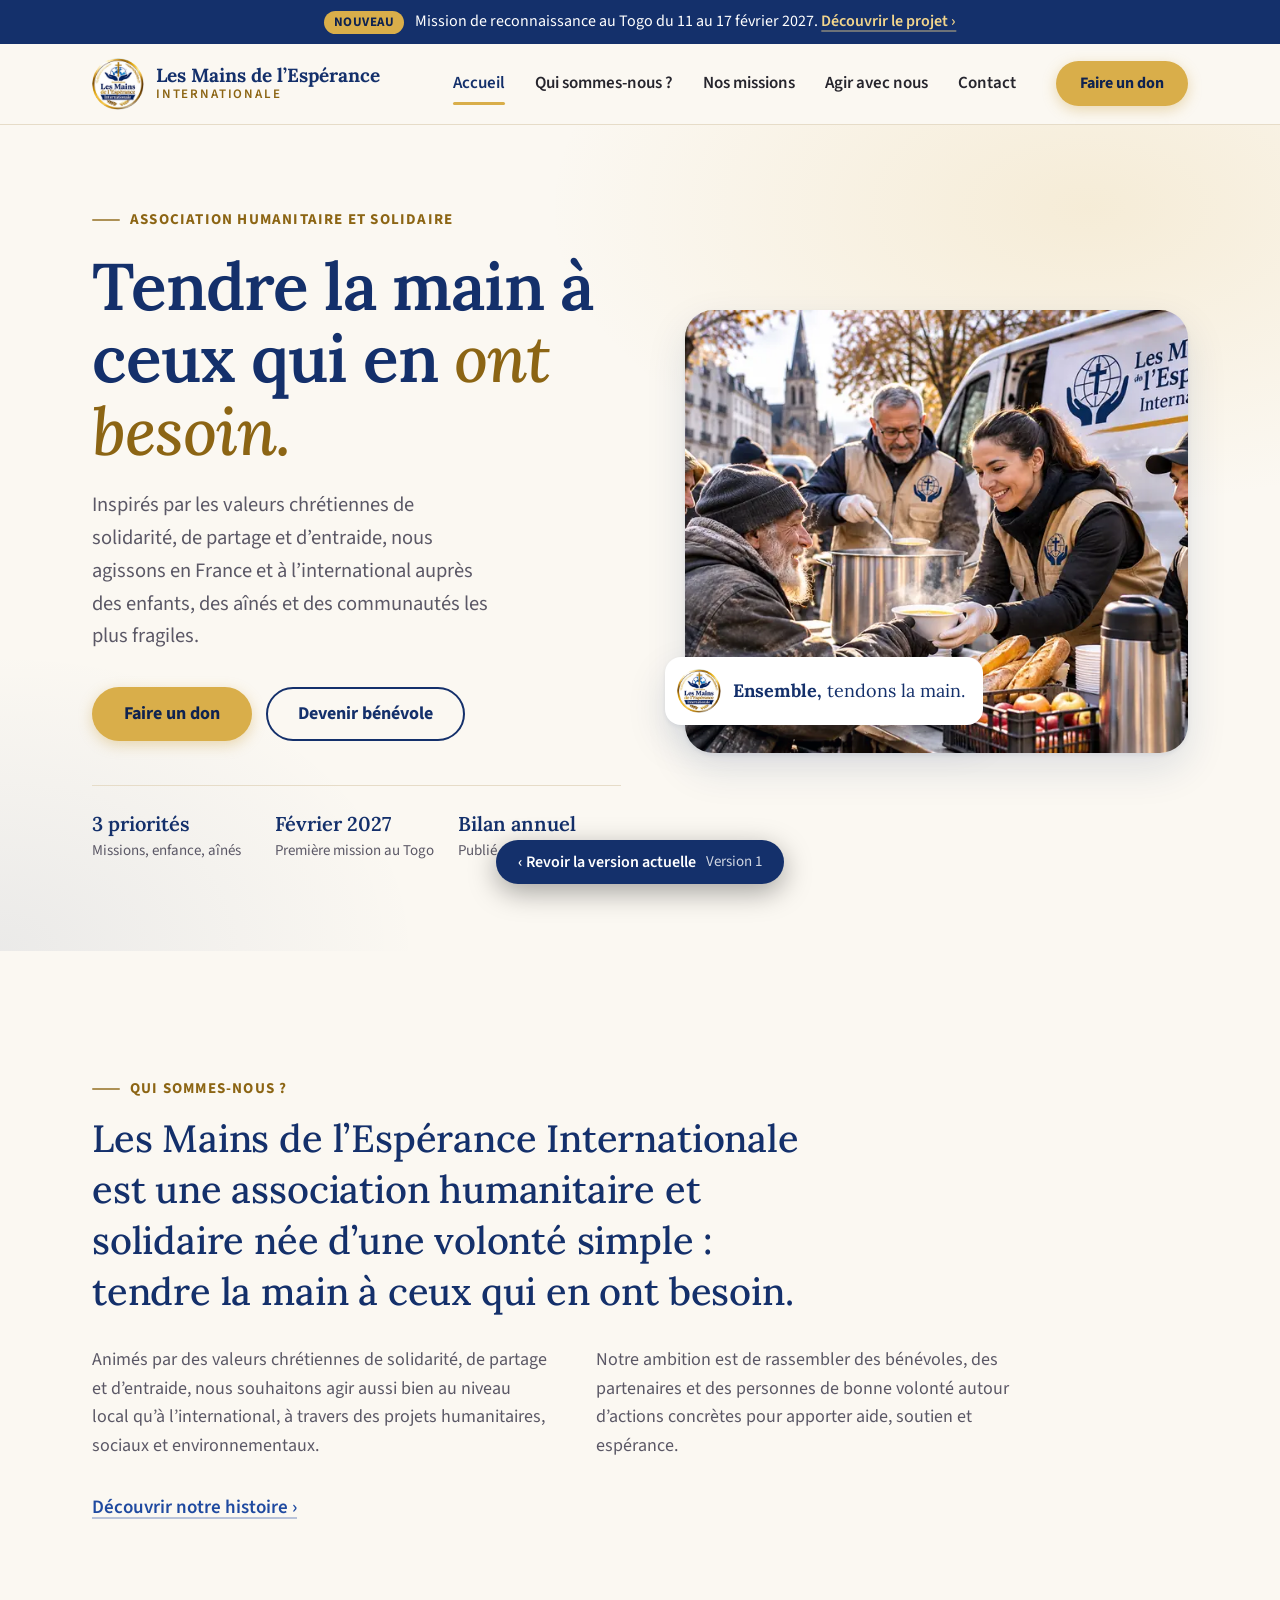
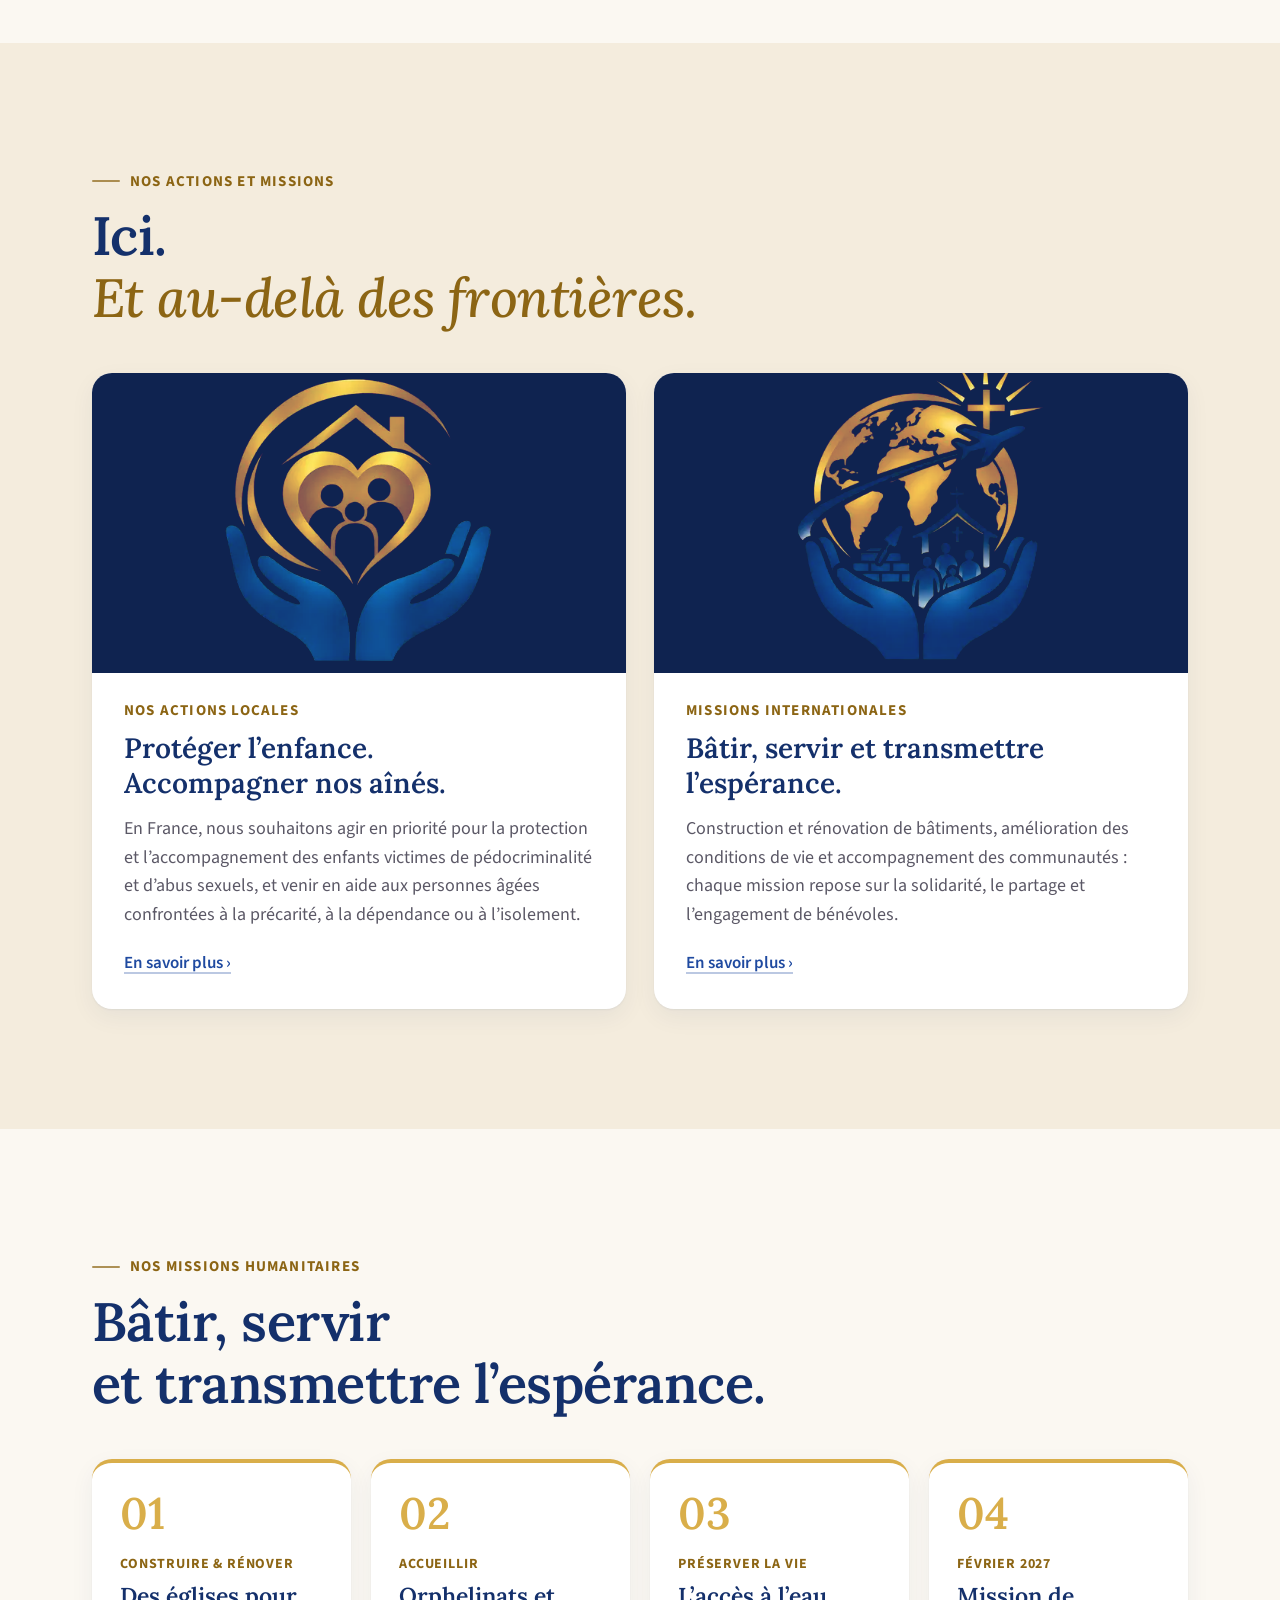
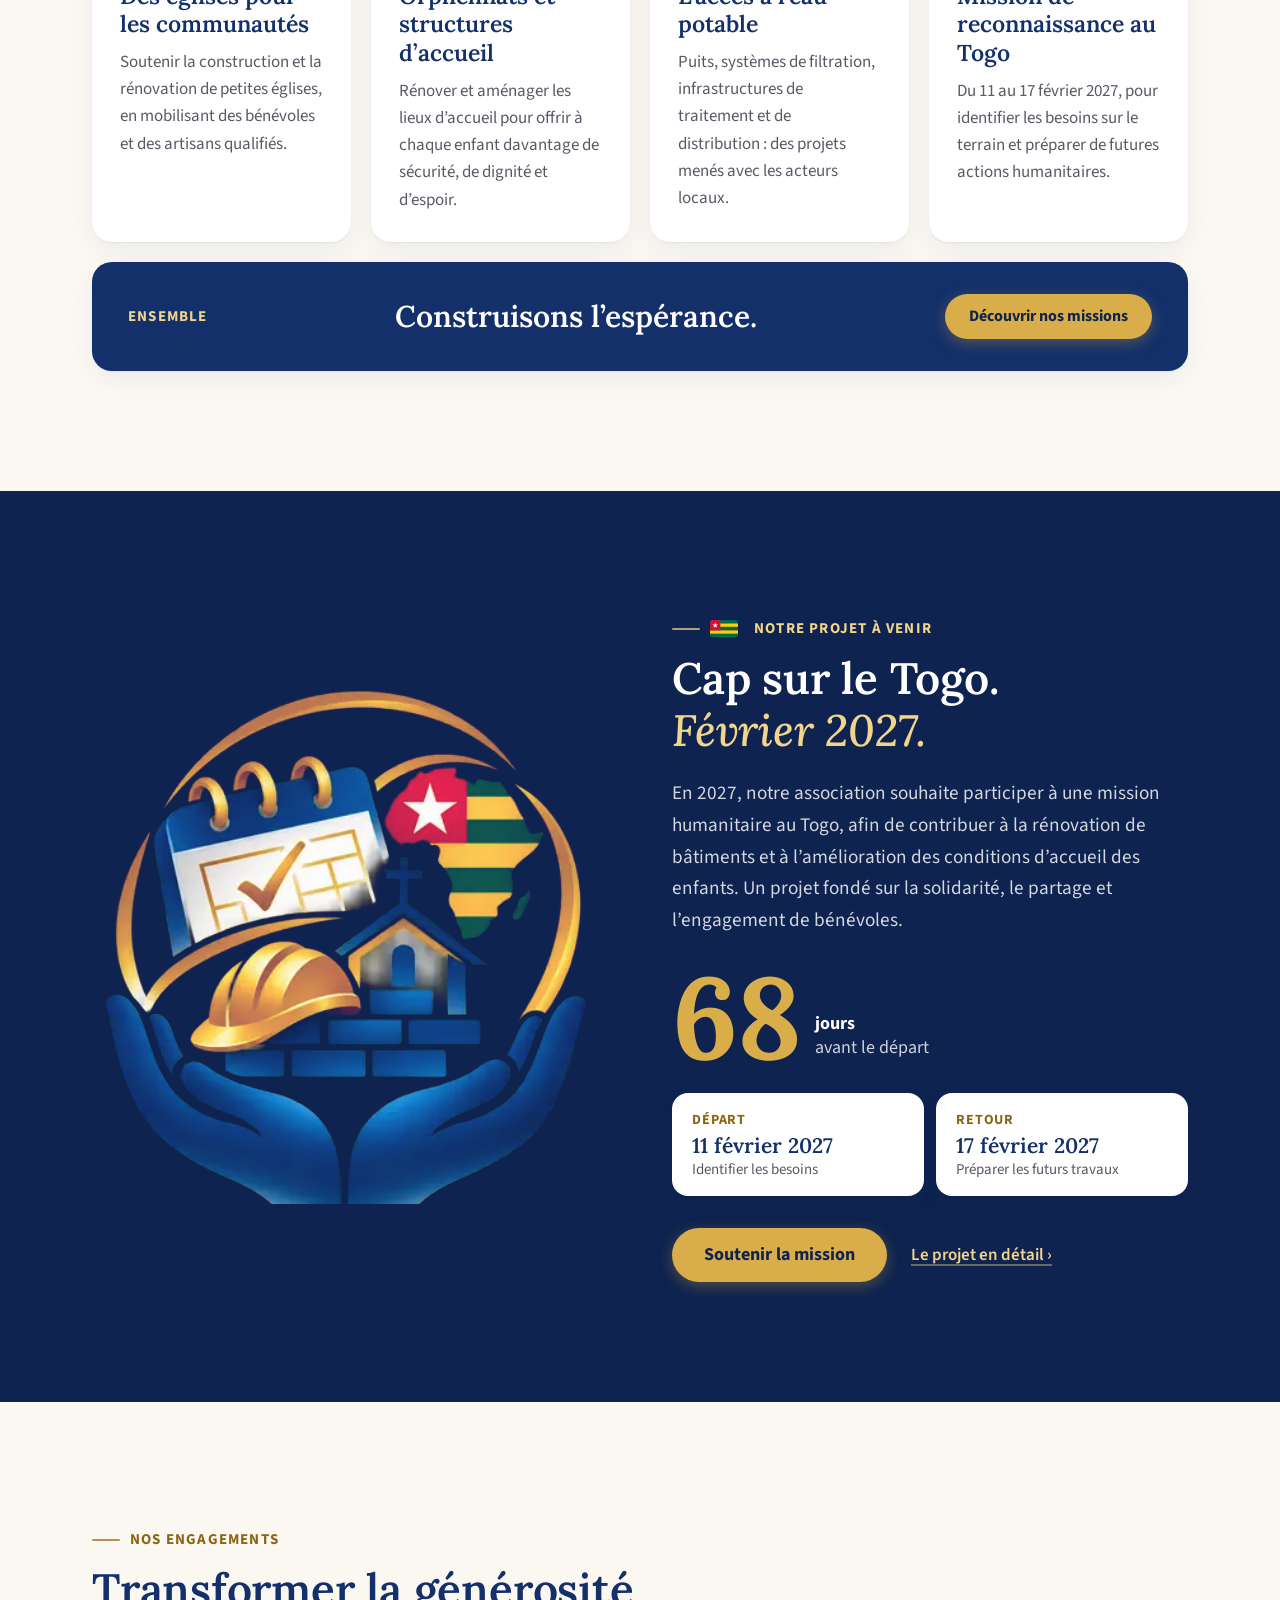
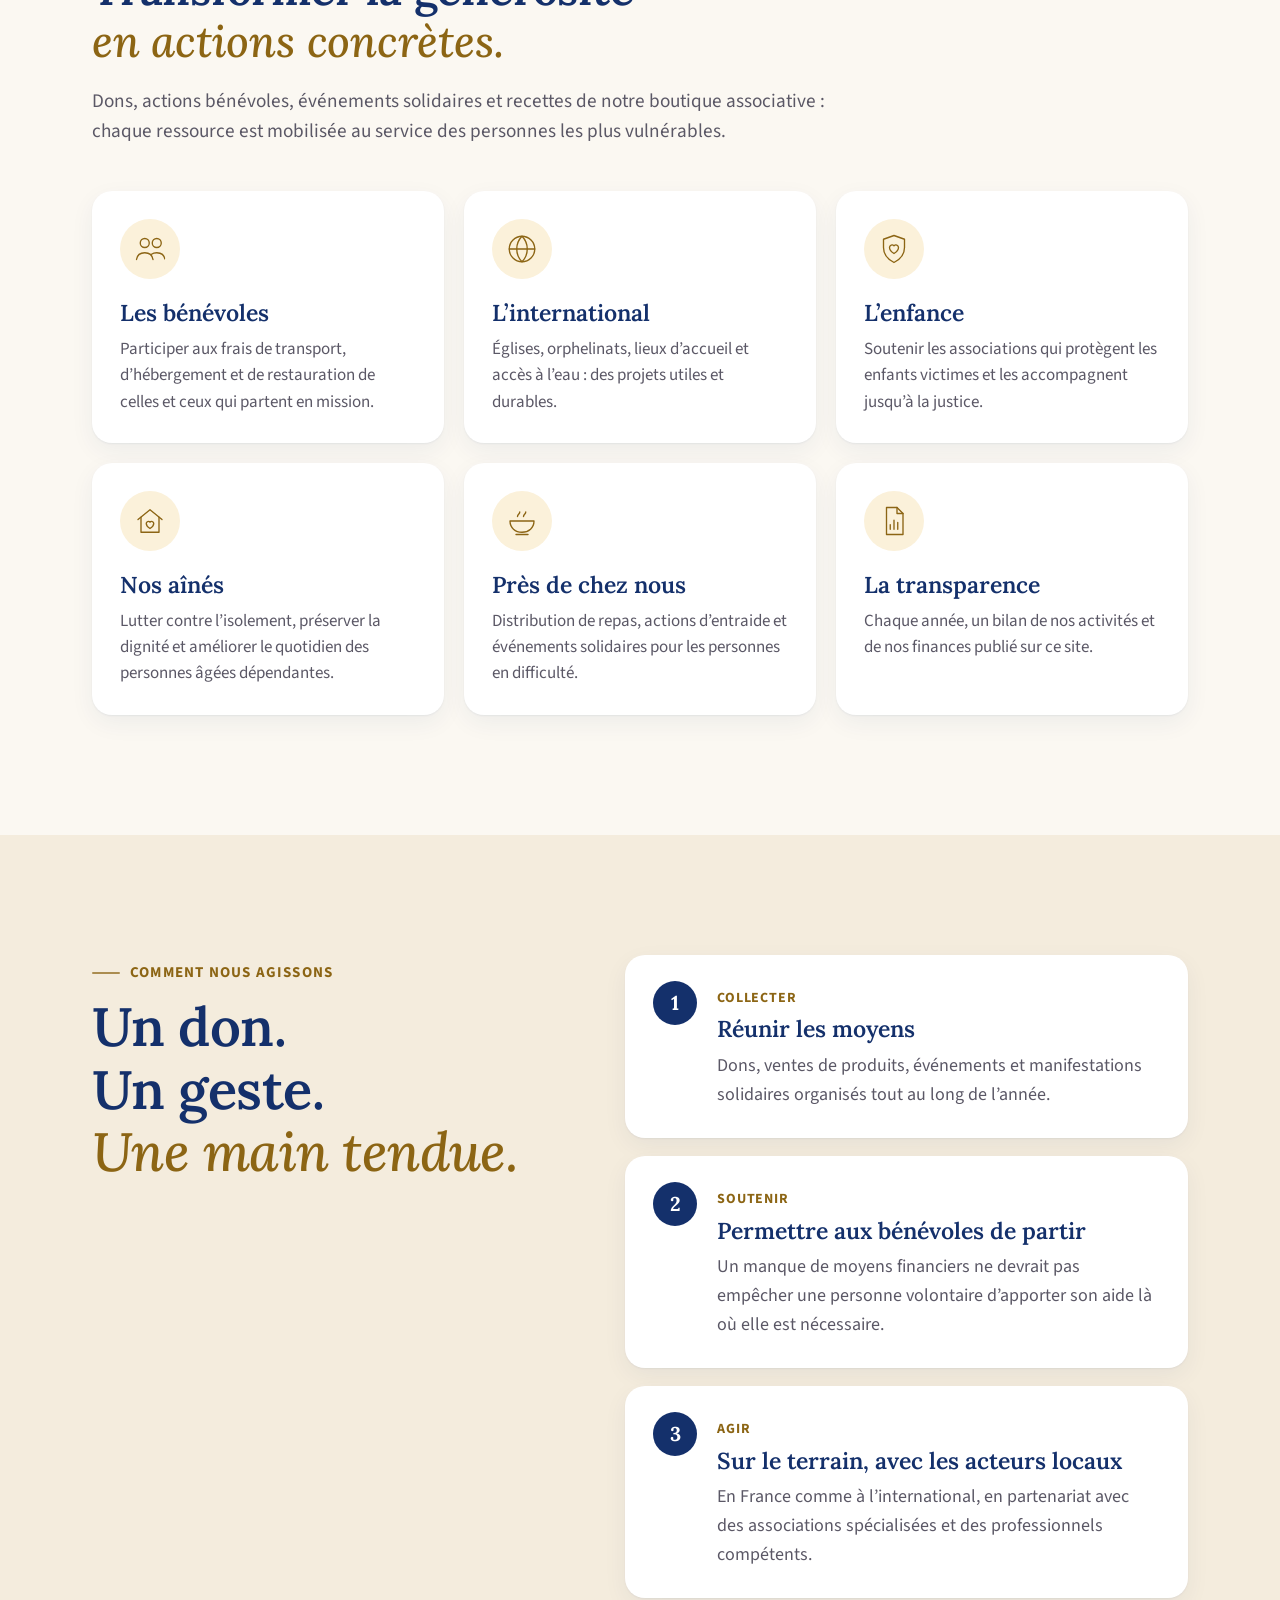
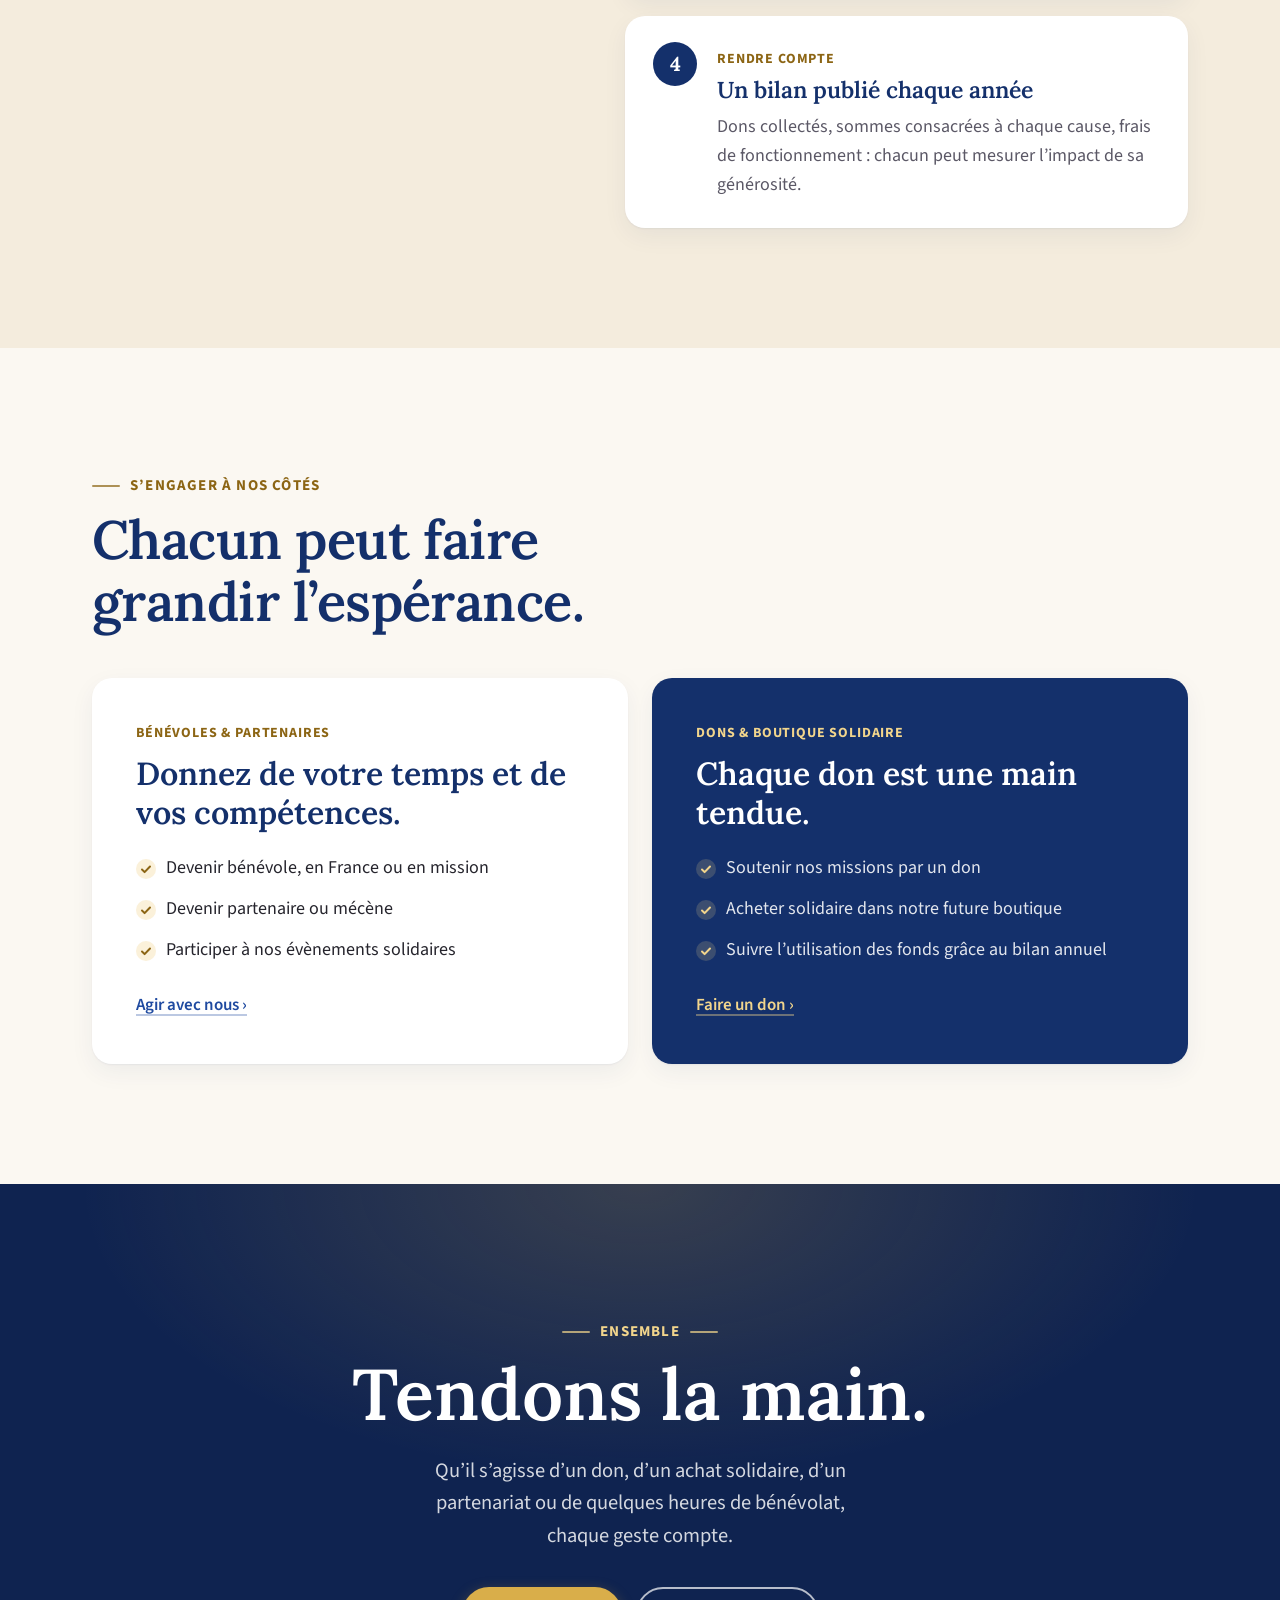
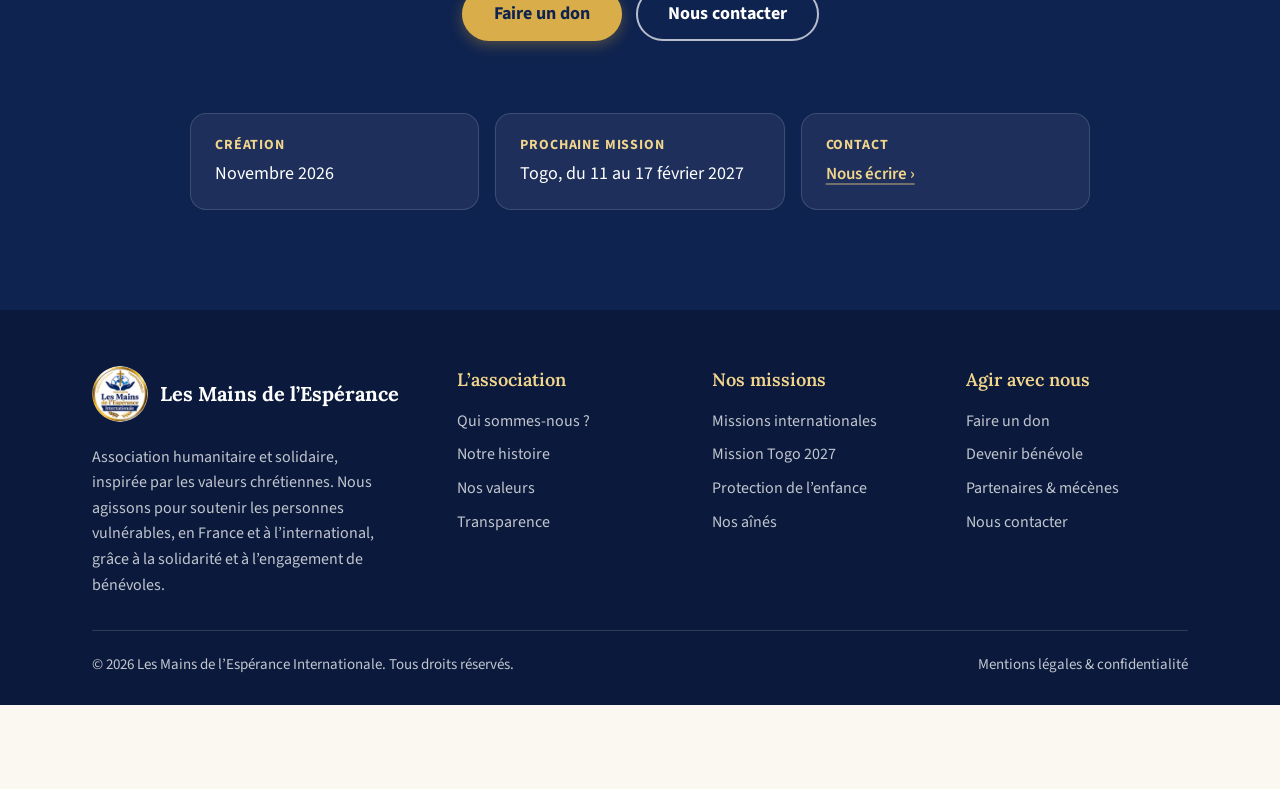
==== v2/index.html @ 3d1e5518 "Mettre les deux versions du site en ligne pour que l'association choisisse La version actuelle reste" ====
<!doctype html>
<html lang="fr">
<head>
  <meta charset="utf-8">
  <meta name="robots" content="noindex">
  <meta name="viewport" content="width=device-width, initial-scale=1, viewport-fit=cover">
  <title>Les Mains de l’Espérance Internationale — Association humanitaire et solidaire</title>
  <meta name="description" content="Association humanitaire et solidaire inspirée par les valeurs chrétiennes : missions humanitaires internationales, protection de l’enfance et accompagnement des aînés. Prochaine mission : le Togo, en février 2027.">
  <meta name="theme-color" content="#14306b">
  <meta property="og:title" content="Les Mains de l’Espérance Internationale — Association humanitaire et solidaire">
  <meta property="og:description" content="Association humanitaire et solidaire inspirée par les valeurs chrétiennes : missions humanitaires internationales, protection de l’enfance et accompagnement des aînés. Prochaine mission : le Togo, en février 2027.">
  <meta property="og:type" content="website">
  <meta property="og:locale" content="fr_FR">
  <meta property="og:image" content="../img/og-image.jpg">
  <link rel="icon" type="image/png" href="../img/favicon.png">
  <link rel="apple-touch-icon" href="../img/apple-touch-icon.png">
  <link rel="preconnect" href="https://fonts.googleapis.com">
  <link rel="preconnect" href="https://fonts.gstatic.com" crossorigin>
  <link href="https://fonts.googleapis.com/css2?family=Lora:ital,wght@0,500;0,600;0,700;1,500&family=Source+Sans+3:wght@400;600;700&display=swap" rel="stylesheet">
  <link rel="stylesheet" href="css/style.css">
</head>
<body>

  <a class="skip" href="#contenu">Aller au contenu</a>

  <!-- Bandeau d'annonce -->
  <div class="strip">
    <p><span class="new">Nouveau</span> Mission de reconnaissance au Togo du 11 au 17 février 2027. <a href="missions.html#togo" class="link">Découvrir le projet&nbsp;›</a></p>
  </div>

  <!-- En-tête -->
  <header class="gnav">
    <div class="gnav__inner">
      <a href="index.html" class="gnav__brand" aria-label="Les Mains de l’Espérance Internationale, accueil">
        <img src="../img/logo.webp" alt="" width="52" height="52">
        <span class="gnav__name">Les Mains de l’Espérance<small>Internationale</small></span>
      </a>
      <nav class="gnav__links" aria-label="Navigation principale">
        <a href="index.html" aria-current="page">Accueil</a>
        <a href="association.html">Qui sommes-nous&nbsp;?</a>
        <a href="missions.html">Nos missions</a>
        <a href="agir.html">Agir avec nous</a>
        <a href="contact.html">Contact</a>
      </nav>
      <a href="agir.html#don" class="pill pill--gold gnav__don">Faire un don</a>
      <button class="gnav__burger" aria-label="Ouvrir le menu" aria-expanded="false" aria-controls="menu-mobile"><span></span><span></span><span></span></button>
    </div>
    <nav class="gnav__mobile" id="menu-mobile" aria-label="Menu mobile">
      <a href="index.html" aria-current="page">Accueil</a>
      <a href="association.html">Qui sommes-nous&nbsp;?</a>
      <a href="missions.html">Nos missions</a>
      <a href="agir.html">Agir avec nous</a>
      <a href="contact.html">Contact</a>
      <a href="agir.html#don" class="pill pill--gold pill--lg">Faire un don</a>
    </nav>
  </header>

  <main id="top">
    <span id="contenu" tabindex="-1"></span>

    <!-- HERO -->
    <section class="hero hero--home" aria-label="Introduction">
      <div class="container hero__grid">
        <div class="hero__content">
          <p class="hero__label">Association humanitaire et solidaire</p>
          <h1 class="hero__title">Tendre la main à ceux qui en <em>ont besoin.</em></h1>
          <p class="hero__sub">Inspirés par les valeurs chrétiennes de solidarité, de partage et d’entraide, nous agissons en France et à l’international auprès des enfants, des aînés et des communautés les plus fragiles.</p>
          <div class="hero__cta">
            <a href="agir.html#don" class="pill pill--gold pill--lg">Faire un don</a>
            <a href="agir.html#benevole" class="pill pill--outline pill--lg">Devenir bénévole</a>
          </div>
          <ul class="hero__facts">
            <li><strong>3 priorités</strong>Missions, enfance, aînés</li>
            <li><strong>Février 2027</strong>Première mission au Togo</li>
            <li><strong>Bilan annuel</strong>Publié sur ce site</li>
          </ul>
        </div>
        <figure class="hero__photo">
          <img src="../img/distribution-repas.webp" srcset="../img/distribution-repas-800.webp 800w, ../img/distribution-repas.webp 1536w" sizes="(max-width: 833px) 100vw, 50vw" alt="Des bénévoles de l’association servent une soupe chaude à des personnes dans la rue" width="1536" height="1024">
          <figcaption class="hero__badge"><img src="../img/logo.webp" alt="" width="44" height="44"><span><strong>Ensemble,</strong> tendons la main.</span></figcaption>
        </figure>
      </div>
    </section>

    <!-- QUI SOMMES-NOUS -->
    <section class="manifesto" id="association" aria-label="Qui sommes-nous ?">
      <div class="container">
        <p class="eyebrow">Qui sommes-nous&nbsp;?</p>
        <p class="manifesto__text">
          Les Mains de l’Espérance Internationale est une association humanitaire et solidaire née d’une volonté simple&nbsp;: tendre la main à ceux qui en ont besoin.
        </p>
        <div class="manifesto__more">
          <p>Animés par des valeurs chrétiennes de solidarité, de partage et d’entraide, nous souhaitons agir aussi bien au niveau local qu’à l’international, à travers des projets humanitaires, sociaux et environnementaux.</p>
          <p>Notre ambition est de rassembler des bénévoles, des partenaires et des personnes de bonne volonté autour d’actions concrètes pour apporter aide, soutien et espérance.</p>
        </div>
        <a href="association.html" class="link link--lg">Découvrir notre histoire ›</a>
      </div>
    </section>

    <!-- ACTIONS ET MISSIONS -->
    <section class="pillars band-carbon" aria-label="Nos actions et missions">
      <div class="container">
        <header class="section-head reveal">
          <p class="eyebrow">Nos actions et missions</p>
          <h2 class="h-display">Ici.<br><span class="muted">Et au-delà des frontières.</span></h2>
        </header>

        <div class="pillars__grid">
          <article class="frame frame--image reveal-frame">
            <div class="frame__visual frame__visual--image">
              <img src="../img/embleme-famille.webp" srcset="../img/embleme-famille-700.webp 700w, ../img/embleme-famille.webp 1400w" sizes="(max-width: 833px) 100vw, 50vw" alt="Deux mains bleues protégeant une famille dorée" width="1400" height="933" loading="lazy">
            </div>
            <div class="frame__copy">
              <p class="product-label">Nos actions locales</p>
              <h3 class="h-frame">Protéger l’enfance. Accompagner nos aînés.</h3>
              <p class="frame__text">En France, nous souhaitons agir en priorité pour la protection et l’accompagnement des enfants victimes de pédocriminalité et d’abus sexuels, et venir en aide aux personnes âgées confrontées à la précarité, à la dépendance ou à l’isolement.</p>
              <a href="missions.html#enfance" class="link">En savoir plus ›</a>
            </div>
          </article>

          <article class="frame frame--image reveal-frame">
            <div class="frame__visual frame__visual--image">
              <img src="../img/embleme-globe.webp" srcset="../img/embleme-globe-700.webp 700w, ../img/embleme-globe.webp 1400w" sizes="(max-width: 833px) 100vw, 50vw" alt="Des mains bleues portant le globe et une église, survolés par un avion" width="1400" height="933" loading="lazy">
            </div>
            <div class="frame__copy">
              <p class="product-label">Missions internationales</p>
              <h3 class="h-frame">Bâtir, servir et transmettre l’espérance.</h3>
              <p class="frame__text">Construction et rénovation de bâtiments, amélioration des conditions de vie et accompagnement des communautés&nbsp;: chaque mission repose sur la solidarité, le partage et l’engagement de bénévoles.</p>
              <a href="missions.html#international" class="link">En savoir plus ›</a>
            </div>
          </article>
        </div>
      </div>
    </section>

    <!-- MISSIONS : défilement horizontal -->
    <section class="program" id="missions" aria-label="Nos missions humanitaires">
      <div class="program__pin">
        <header class="program__head container">
          <p class="eyebrow">Nos missions humanitaires</p>
          <h2 class="h-display">Bâtir, servir<br>et transmettre l’espérance.</h2>
        </header>
        <div class="program__track">
          <article class="course">
            <span class="course__num">01</span>
            <div>
              <p class="course__level">Construire &amp; rénover</p>
              <h3 class="course__title">Des églises pour les communautés</h3>
              <p class="course__text">Soutenir la construction et la rénovation de petites églises, en mobilisant des bénévoles et des artisans qualifiés.</p>
            </div>
          </article>
          <article class="course">
            <span class="course__num">02</span>
            <div>
              <p class="course__level">Accueillir</p>
              <h3 class="course__title">Orphelinats et structures d’accueil</h3>
              <p class="course__text">Rénover et aménager les lieux d’accueil pour offrir à chaque enfant davantage de sécurité, de dignité et d’espoir.</p>
            </div>
          </article>
          <article class="course">
            <span class="course__num">03</span>
            <div>
              <p class="course__level">Préserver la vie</p>
              <h3 class="course__title">L’accès à l’eau potable</h3>
              <p class="course__text">Puits, systèmes de filtration, infrastructures de traitement et de distribution&nbsp;: des projets menés avec les acteurs locaux.</p>
            </div>
          </article>
          <article class="course">
            <span class="course__num">04</span>
            <div>
              <p class="course__level">Février 2027</p>
              <h3 class="course__title">Mission de reconnaissance au Togo</h3>
              <p class="course__text">Du 11 au 17 février 2027, pour identifier les besoins sur le terrain et préparer de futures actions humanitaires.</p>
            </div>
          </article>
          <article class="course course--cta">
            <p class="product-label">Ensemble</p>
            <h3 class="course__title">Construisons l’espérance.</h3>
            <a href="missions.html" class="pill pill--gold">Découvrir nos missions</a>
          </article>
        </div>
        <div class="program__progress" aria-hidden="true"><i></i></div>
      </div>
    </section>

    <!-- PROJET TOGO -->
    <section class="togo band-carbon" id="togo" aria-label="Notre projet à venir : le Togo">
      <div class="container togo__grid">
        <figure class="togo__visual reveal-up">
          <img src="../img/embleme-togo.webp" srcset="../img/embleme-togo-700.webp 700w, ../img/embleme-togo.webp 1400w" sizes="(max-width: 833px) 100vw, 50vw" alt="Des mains tendues portant un calendrier, un casque de chantier, une maison et le drapeau du Togo" width="1400" height="933" loading="lazy">
        </figure>
        <div class="reveal">
          <p class="eyebrow eyebrow--gold"><svg class="flag" viewBox="0 0 81 50" aria-hidden="true"><rect y="0" width="81" height="10" fill="#006a4e"/><rect y="10" width="81" height="10" fill="#ffce00"/><rect y="20" width="81" height="10" fill="#006a4e"/><rect y="30" width="81" height="10" fill="#ffce00"/><rect y="40" width="81" height="10" fill="#006a4e"/><rect width="30" height="30" fill="#d21034"/><polygon fill="#fff" points="15.00,7.00 16.94,12.93 23.18,12.94 18.14,16.62 20.05,22.56 15.00,18.90 9.95,22.56 11.86,16.62 6.82,12.94 13.06,12.93"/></svg>Notre projet à venir</p>
          <h2 class="h-panel">Cap sur le Togo.<br><span class="muted">Février 2027.</span></h2>
          <p class="togo__lead">En 2027, notre association souhaite participer à une mission humanitaire au Togo, afin de contribuer à la rénovation de bâtiments et à l’amélioration des conditions d’accueil des enfants. Un projet fondé sur la solidarité, le partage et l’engagement de bénévoles.</p>
          <div class="countdown" data-countdown="2027-02-11" data-end="2027-02-17">
            <span class="countdown__num">J</span>
            <span class="countdown__label"><strong>Mission de reconnaissance</strong>au Togo</span>
          </div>
          <dl class="dates">
            <div><dt>Départ</dt><dd>11 février 2027<span>Identifier les besoins</span></dd></div>
            <div><dt>Retour</dt><dd>17 février 2027<span>Préparer les futurs travaux</span></dd></div>
          </dl>
          <div class="togo__actions">
            <a href="agir.html#don" class="pill pill--gold pill--lg">Soutenir la mission</a>
            <a href="missions.html#togo" class="link">Le projet en détail ›</a>
          </div>
        </div>
      </div>
    </section>

    <!-- ENGAGEMENTS : panneau + tuiles -->
    <section class="manage" id="engagements" aria-label="Nos engagements">
      <div class="container">
        <div class="panel">
          <header class="panel__head reveal">
            <p class="eyebrow">Nos engagements</p>
            <h2 class="h-panel">Transformer la générosité<br><span class="muted">en actions concrètes.</span></h2>
            <p class="panel__lead">Dons, actions bénévoles, événements solidaires et recettes de notre boutique associative&nbsp;: chaque ressource est mobilisée au service des personnes les plus vulnérables.</p>
          </header>

          <div class="tiles">
            <article class="tile">
              <svg class="tile__icon" viewBox="0 0 48 48" aria-hidden="true"><circle cx="17" cy="16" r="6"/><circle cx="33" cy="16" r="6"/><path d="M6 38c1-6 5-9 11-9s10 3 11 9M26 31c2-1.5 4-2 7-2 6 0 10 3 11 9"/></svg>
              <h3 class="tile__stat">Les bénévoles</h3>
              <p class="tile__text">Participer aux frais de transport, d’hébergement et de restauration de celles et ceux qui partent en mission.</p>
            </article>
            <article class="tile">
              <svg class="tile__icon" viewBox="0 0 48 48" aria-hidden="true"><circle cx="24" cy="24" r="17"/><path d="M7 24h34M24 7c5 5 7 11 7 17s-2 12-7 17M24 7c-5 5-7 11-7 17s2 12 7 17"/></svg>
              <h3 class="tile__stat">L’international</h3>
              <p class="tile__text">Églises, orphelinats, lieux d’accueil et accès à l’eau&nbsp;: des projets utiles et durables.</p>
            </article>
            <article class="tile">
              <svg class="tile__icon" viewBox="0 0 48 48" aria-hidden="true"><path d="M24 6l14 5v11c0 9-6 16-14 20-8-4-14-11-14-20V11z"/><path d="M24 30s-6-3.6-6-8a3.4 3.4 0 0 1 6-2.2A3.4 3.4 0 0 1 30 22c0 4.4-6 8-6 8z"/></svg>
              <h3 class="tile__stat">L’enfance</h3>
              <p class="tile__text">Soutenir les associations qui protègent les enfants victimes et les accompagnent jusqu’à la justice.</p>
            </article>
            <article class="tile">
              <svg class="tile__icon" viewBox="0 0 48 48" aria-hidden="true"><path d="M8 22L24 9l16 13"/><path d="M12 19v20h24V19"/><path d="M24 34s-5-3-5-6.6a2.8 2.8 0 0 1 5-1.8 2.8 2.8 0 0 1 5 1.8C29 31 24 34 24 34z"/></svg>
              <h3 class="tile__stat">Nos aînés</h3>
              <p class="tile__text">Lutter contre l’isolement, préserver la dignité et améliorer le quotidien des personnes âgées dépendantes.</p>
            </article>
            <article class="tile">
              <svg class="tile__icon" viewBox="0 0 48 48" aria-hidden="true"><path d="M8 24h32c0 9-7 15-16 15S8 33 8 24z"/><path d="M18 18c0-3 3-3 3-6M26 18c0-3 3-3 3-6"/><path d="M16 42h16"/></svg>
              <h3 class="tile__stat">Près de chez nous</h3>
              <p class="tile__text">Distribution de repas, actions d’entraide et événements solidaires pour les personnes en difficulté.</p>
            </article>
            <article class="tile">
              <svg class="tile__icon" viewBox="0 0 48 48" aria-hidden="true"><path d="M14 6h14l8 8v28H14z"/><path d="M28 6v8h8M19 35v-6M24 35V23M29 35v-9"/></svg>
              <h3 class="tile__stat">La transparence</h3>
              <p class="tile__text">Chaque année, un bilan de nos activités et de nos finances publié sur ce site.</p>
            </article>
          </div>
        </div>
      </div>
    </section>

    <!-- COMMENT NOUS AGISSONS -->
    <section class="method band-carbon" id="agir" aria-label="Comment nous agissons">
      <div class="container method__grid">
        <div class="method__sticky">
          <p class="eyebrow">Comment nous agissons</p>
          <h2 class="h-display">Un don.<br>Un geste.<br><span class="muted">Une main tendue.</span></h2>
          <div class="method__line" aria-hidden="true"><i></i></div>
        </div>
        <ol class="method__steps">
          <li class="step">
            <span class="step__num">Collecter</span>
            <h3 class="step__title">Réunir les moyens</h3>
            <p class="step__text">Dons, ventes de produits, événements et manifestations solidaires organisés tout au long de l’année.</p>
          </li>
          <li class="step">
            <span class="step__num">Soutenir</span>
            <h3 class="step__title">Permettre aux bénévoles de partir</h3>
            <p class="step__text">Un manque de moyens financiers ne devrait pas empêcher une personne volontaire d’apporter son aide là où elle est nécessaire.</p>
          </li>
          <li class="step">
            <span class="step__num">Agir</span>
            <h3 class="step__title">Sur le terrain, avec les acteurs locaux</h3>
            <p class="step__text">En France comme à l’international, en partenariat avec des associations spécialisées et des professionnels compétents.</p>
          </li>
          <li class="step">
            <span class="step__num">Rendre compte</span>
            <h3 class="step__title">Un bilan publié chaque année</h3>
            <p class="step__text">Dons collectés, sommes consacrées à chaque cause, frais de fonctionnement&nbsp;: chacun peut mesurer l’impact de sa générosité.</p>
          </li>
        </ol>
      </div>
    </section>

    <!-- S'ENGAGER : surface claire -->
    <section class="audience" aria-label="S’engager à nos côtés">
      <div class="container">
        <header class="section-head reveal">
          <p class="eyebrow eyebrow--dark">S’engager à nos côtés</p>
          <h2 class="h-display">Chacun peut faire<br>grandir l’espérance.</h2>
        </header>
        <div class="audience__grid">
          <article class="pale-card reveal-card">
            <p class="pale-card__label">Bénévoles &amp; partenaires</p>
            <h3 class="pale-card__title">Donnez de votre temps et de vos compétences.</h3>
            <ul class="pale-card__list">
              <li>Devenir bénévole, en France ou en mission</li>
              <li>Devenir partenaire ou mécène</li>
              <li>Participer à nos évènements solidaires</li>
            </ul>
            <a href="agir.html" class="link link--cobalt">Agir avec nous ›</a>
          </article>
          <article class="pale-card pale-card--dark reveal-card">
            <p class="pale-card__label">Dons &amp; boutique solidaire</p>
            <h3 class="pale-card__title">Chaque don est une main tendue.</h3>
            <ul class="pale-card__list">
              <li>Soutenir nos missions par un don</li>
              <li>Acheter solidaire dans notre future boutique</li>
              <li>Suivre l’utilisation des fonds grâce au bilan annuel</li>
            </ul>
            <a href="agir.html#don" class="link">Faire un don ›</a>
          </article>
        </div>
      </div>
    </section>

    <!-- CTA -->
    <section class="cta" aria-label="Nous rejoindre">
      <div class="cta__glow" aria-hidden="true"></div>
      <div class="container cta__inner">
        <p class="eyebrow">Ensemble</p>
        <h2 class="cta__title">Tendons la main.</h2>
        <p class="cta__sub">Qu’il s’agisse d’un don, d’un achat solidaire, d’un partenariat ou de quelques heures de bénévolat, chaque geste compte.</p>
        <div class="cta__actions">
          <a href="agir.html#don" class="pill pill--gold pill--lg">Faire un don</a>
          <a href="contact.html" class="pill pill--outline pill--lg">Nous contacter</a>
        </div>
        <dl class="contact-grid">
          <div><dt>Création</dt><dd>Novembre 2026</dd></div>
          <div><dt>Prochaine mission</dt><dd>Togo, du 11 au 17 février 2027</dd></div>
          <div><dt>Contact</dt><dd><a href="contact.html" class="link">Nous écrire ›</a></dd></div>
        </dl>
      </div>
    </section>
  </main>

  <footer class="footer">
    <div class="container">
      <div class="footer__cols">
        <div>
          <a href="index.html" class="footer__brand"><img src="../img/logo.webp" alt="" width="44" height="44">Les Mains de l’Espérance</a>
          <p class="footer__about">Association humanitaire et solidaire, inspirée par les valeurs chrétiennes. Nous agissons pour soutenir les personnes vulnérables, en France et à l’international, grâce à la solidarité et à l’engagement de bénévoles.</p>
        </div>
        <div>
          <h3>L’association</h3>
          <ul>
            <li><a href="association.html">Qui sommes-nous&nbsp;?</a></li>
            <li><a href="association.html#histoire">Notre histoire</a></li>
            <li><a href="association.html#valeurs">Nos valeurs</a></li>
            <li><a href="association.html#transparence">Transparence</a></li>
          </ul>
        </div>
        <div>
          <h3>Nos missions</h3>
          <ul>
            <li><a href="missions.html#international">Missions internationales</a></li>
            <li><a href="missions.html#togo">Mission Togo 2027</a></li>
            <li><a href="missions.html#enfance">Protection de l’enfance</a></li>
            <li><a href="missions.html#aines">Nos aînés</a></li>
          </ul>
        </div>
        <div>
          <h3>Agir avec nous</h3>
          <ul>
            <li><a href="agir.html#don">Faire un don</a></li>
            <li><a href="agir.html#benevole">Devenir bénévole</a></li>
            <li><a href="agir.html#partenaires">Partenaires &amp; mécènes</a></li>
            <li><a href="contact.html">Nous contacter</a></li>
          </ul>
        </div>
      </div>
      <div class="footer__bottom">
        <p>© <span data-year>2026</span> Les Mains de l’Espérance Internationale. Tous droits réservés.</p>
        <a href="mentions-legales.html">Mentions légales &amp; confidentialité</a>
      </div>
    </div>
  </footer>

  <script src="js/main.js"></script>

  <!-- Comparaison temporaire entre la version actuelle et la nouvelle version -->
  <a href="../index.html" class="compare-switch"><span>‹ Revoir la version actuelle</span><small>Version 1</small></a>
</body>
</html>
---- v2/css/style.css ----
/* =========================================================
   Les Mains de l'Espérance Internationale — feuille de style

   Charte graphique « chaleureuse » :
   - fond ivoire et sable, lumineux et accueillant ;
   - bleu marine du logo pour les titres et les zones fortes ;
   - or de l'espérance pour les boutons d'action et les accents ;
   - titres à empattements (Lora), proches du logo ;
   - texte courant large et très lisible (Source Sans 3, 18 px).
   ========================================================= */

:root {
  /* Couleurs de l'association */
  --navy: #14306b;          /* bleu des mains tendues */
  --navy-deep: #0f2350;     /* sections sombres */
  --navy-night: #0b1a3c;    /* pied de page */
  --navy-soft: #e9eef8;
  --gold: #d9ae4a;          /* or de l'espérance : boutons */
  --gold-hover: #c99a33;
  --gold-light: #f2d58c;    /* accents sur fond sombre */
  --gold-text: #8c6514;     /* or lisible sur fond clair */
  --gold-wash: #fbf1da;

  /* Surfaces */
  --ivory: #fbf8f2;
  --sand: #f4ecdd;
  --white: #ffffff;
  --line: #e6dcc8;
  --line-dark: rgba(255, 255, 255, .14);

  /* Texte */
  --ink: #26252d;
  --ink-soft: #5b5866;
  --link: #1f4aa0;

  /* Anciens noms conservés pour les styles en ligne des pages */
  --color-ash: var(--ink-soft);
  --color-porcelain: var(--ink);

  /* Typographie */
  --font-text: 'Source Sans 3', 'Segoe UI', system-ui, -apple-system, Roboto, Arial, sans-serif;
  --font-display: 'Lora', Georgia, 'Times New Roman', serif;

  /* Formes */
  --radius-cards: 20px;
  --radius-small: 12px;
  --radius-pills: 999px;
  --shadow-card: 0 1px 2px rgba(20, 48, 107, .06), 0 8px 24px rgba(20, 48, 107, .06);
  --shadow-lift: 0 2px 4px rgba(20, 48, 107, .08), 0 16px 40px rgba(20, 48, 107, .12);

  --container: 1160px;
  --gutter: clamp(16px, 4vw, 32px);
  --header-h: 80px;
  --ease: cubic-bezier(.22, 1, .36, 1);
}

/* ---------- Base ---------- */
*, *::before, *::after { box-sizing: border-box; }
html { -webkit-text-size-adjust: 100%; scroll-behavior: smooth; scroll-padding-top: calc(var(--header-h) + 16px); }
body {
  margin: 0;
  background: var(--ivory);
  color: var(--ink);
  font-family: var(--font-text);
  font-size: 18px;
  line-height: 1.6;
  -webkit-font-smoothing: antialiased;
  overflow-x: hidden;
}
img, svg, canvas { display: block; max-width: 100%; }
a { color: inherit; text-decoration: none; }
h1, h2, h3, p, ol, ul, dl, dd, figure { margin: 0; padding: 0; }
ol, ul { list-style: none; }
strong { font-weight: 700; }
::selection { background: var(--gold-light); color: var(--navy-deep); }
:focus-visible { outline: 3px solid var(--gold); outline-offset: 3px; border-radius: 6px; }

.container { width: 100%; max-width: var(--container); margin: 0 auto; padding: 0 var(--gutter); }
.muted { color: var(--ink-soft); }
.gold { color: var(--gold-text); }

/* ---------- Typographie ---------- */
.eyebrow, .product-label {
  display: inline-flex; align-items: center; gap: 10px;
  font-family: var(--font-text);
  font-size: 15px; font-weight: 700; line-height: 1.3;
  letter-spacing: .08em; text-transform: uppercase;
  color: var(--gold-text);
  margin-bottom: 14px;
}
.eyebrow::before {
  content: ""; width: 28px; height: 2px; border-radius: 2px; background: currentColor; opacity: .7;
}
.eyebrow--dark { color: var(--gold-text); }
.eyebrow--gold { color: var(--gold-text); }
.product-label { margin-bottom: 6px; }

.h-display, .h-panel, .h-frame, .h-sub, .hero__title, .manifesto__text, .cta__title {
  font-family: var(--font-display);
  color: var(--navy);
  font-weight: 600;
}
.h-display { font-size: clamp(34px, 4.6vw, 54px); line-height: 1.15; letter-spacing: -0.01em; }
.h-panel { font-size: clamp(30px, 3.6vw, 44px); line-height: 1.18; letter-spacing: -0.005em; }
.h-frame { font-size: clamp(23px, 2.2vw, 28px); line-height: 1.25; margin: 4px 0 14px; max-width: 22ch; }
.h-display .muted, .h-panel .muted { color: var(--gold-text); font-style: italic; font-weight: 500; }
em { font-style: italic; }
.hero__title em, .h-display em, .h-panel em { color: var(--gold-text); font-weight: 500; }

.body-lg { font-size: clamp(18px, 1.5vw, 20px); line-height: 1.65; color: var(--ink-soft); }
.body-lg strong { color: var(--ink); }

.link {
  color: var(--link); font-weight: 600; font-size: 17px;
  text-decoration: underline; text-decoration-color: rgba(31, 74, 160, .3);
  text-underline-offset: 4px; text-decoration-thickness: 1.5px;
  transition: color .2s, text-decoration-color .2s;
}
.link:hover { color: var(--navy); text-decoration-color: currentColor; }
.link--lg { font-size: 19px; }
.link--cobalt { color: var(--link); }

/* ---------- Boutons ---------- */
.pill {
  display: inline-flex; align-items: center; justify-content: center; gap: 8px;
  min-height: 44px; padding: 11px 22px;
  font-family: var(--font-text); font-size: 16px; font-weight: 700; line-height: 1.2;
  border-radius: var(--radius-pills); border: 2px solid transparent;
  white-space: nowrap; cursor: pointer;
  transition: background-color .2s, color .2s, border-color .2s, transform .2s var(--ease), box-shadow .2s;
}
.pill--lg { min-height: 54px; padding: 14px 30px; font-size: 18px; }
.pill--gold { background: var(--gold); color: var(--navy-deep); box-shadow: 0 4px 14px rgba(201, 154, 51, .35); }
.pill--gold:hover { background: var(--gold-hover); transform: translateY(-1px); box-shadow: 0 6px 18px rgba(201, 154, 51, .45); }
.pill--outline { background: transparent; color: var(--navy); border-color: var(--navy); }
.pill--outline:hover { background: var(--navy); color: #fff; }
.capsule {
  display: inline-flex; align-items: center;
  background: var(--gold-wash); color: var(--gold-text);
  border-radius: var(--radius-pills); font-size: 15px; font-weight: 600; padding: 8px 16px;
}

/* ---------- Bandeau d'annonce ---------- */
.strip {
  background: var(--navy);
  color: #fff;
  text-align: center;
  padding: 10px var(--gutter);
  font-size: 16px; line-height: 1.45;
}
.strip .link { color: var(--gold-light); font-size: 16px; text-decoration-color: rgba(242, 213, 140, .4); }
.strip .link:hover { color: #fff; }
.new {
  display: inline-block; margin-right: 8px; padding: 2px 10px;
  background: var(--gold); color: var(--navy-deep);
  border-radius: var(--radius-pills); font-size: 13px; font-weight: 700; letter-spacing: .04em; text-transform: uppercase;
}

/* ---------- En-tête ---------- */
.gnav {
  position: sticky; top: 0; z-index: 30;
  background: var(--ivory);
  border-bottom: 1px solid var(--line);
  transition: box-shadow .3s;
}
.gnav.is-scrolled { box-shadow: 0 6px 24px rgba(20, 48, 107, .08); }
.gnav__inner {
  height: var(--header-h); max-width: var(--container); margin: 0 auto; padding: 0 var(--gutter);
  display: flex; align-items: center; gap: 28px;
}
.gnav__brand { display: inline-flex; align-items: center; gap: 12px; flex: 0 0 auto; }
.gnav__brand img { width: 52px; height: 52px; border-radius: 50%; }
.gnav__name {
  display: flex; flex-direction: column;
  font-family: var(--font-display); font-weight: 700; font-size: 19px; line-height: 1.15; color: var(--navy);
}
.gnav__name small { font-family: var(--font-text); font-size: 13px; font-weight: 600; letter-spacing: .14em; text-transform: uppercase; color: var(--gold-text); }
.gnav__links { display: flex; align-items: center; gap: 6px; margin-left: auto; }
.gnav__links a {
  position: relative; padding: 10px 12px;
  font-size: 17px; font-weight: 600; color: var(--ink);
  border-radius: 8px; transition: color .2s, background-color .2s;
}
.gnav__links a:hover { color: var(--navy); background: var(--sand); }
.gnav__links a[aria-current="page"] { color: var(--navy); }
.gnav__links a[aria-current="page"]::after {
  content: ""; position: absolute; left: 12px; right: 12px; bottom: 2px; height: 3px; border-radius: 3px; background: var(--gold);
}
.gnav__don { flex: 0 0 auto; }
.gnav__burger { display: none; background: none; border: 0; padding: 12px 10px; margin-right: -10px; cursor: pointer; }
.gnav__burger span { display: block; width: 24px; height: 2.5px; border-radius: 2px; background: var(--navy); margin: 5px 0; transition: transform .3s var(--ease), opacity .2s; }
.gnav.is-open .gnav__burger span:nth-child(1) { transform: translateY(7.5px) rotate(45deg); }
.gnav.is-open .gnav__burger span:nth-child(2) { opacity: 0; }
.gnav.is-open .gnav__burger span:nth-child(3) { transform: translateY(-7.5px) rotate(-45deg); }
.gnav__mobile { display: none; }
html.menu-open, html.menu-open body { overflow: hidden; }

/* ---------- Hero ---------- */
.hero { position: relative; overflow: hidden; }
.hero--home {
  padding: clamp(40px, 6vw, 80px) 0 clamp(56px, 7vw, 96px);
  background:
    radial-gradient(900px 500px at 85% 10%, rgba(217, 174, 74, .16), transparent 60%),
    radial-gradient(700px 500px at 0% 100%, rgba(20, 48, 107, .07), transparent 60%),
    var(--ivory);
}
.hero__grid { display: grid; grid-template-columns: 1.05fr 1fr; gap: clamp(32px, 5vw, 64px); align-items: center; }
.hero__label {
  display: inline-flex; align-items: center; gap: 10px;
  font-size: 15px; font-weight: 700; letter-spacing: .08em; text-transform: uppercase; color: var(--gold-text);
  margin-bottom: 18px;
}
.hero__label::before { content: ""; width: 28px; height: 2px; border-radius: 2px; background: currentColor; opacity: .7; }
.hero__title { font-size: clamp(40px, 5.6vw, 66px); line-height: 1.1; letter-spacing: -0.015em; }
.hero__sub { margin-top: 22px; font-size: clamp(18px, 1.6vw, 21px); line-height: 1.6; color: var(--ink-soft); max-width: 40ch; }
.hero__cta { margin-top: 34px; display: flex; flex-wrap: wrap; gap: 14px; align-items: center; }
.hero__facts {
  margin-top: 44px; padding-top: 24px; border-top: 1px solid var(--line);
  display: grid; grid-template-columns: repeat(3, 1fr); gap: 20px;
  font-size: 15px; line-height: 1.4; color: var(--ink-soft);
}
.hero__facts strong { display: block; font-family: var(--font-display); font-size: 20px; font-weight: 600; color: var(--navy); margin-bottom: 2px; }
.hero__photo { position: relative; }
.hero__photo > img {
  width: 100%; height: auto; aspect-ratio: 5 / 4.4; object-fit: cover; object-position: 40% 50%;
  border-radius: 28px; box-shadow: var(--shadow-lift);
}
.hero__photo::before {
  content: ""; position: absolute; inset: 18px -18px -18px 18px; z-index: -1;
  border-radius: 28px; border: 2px solid var(--gold); opacity: .5;
}
.hero__badge {
  position: absolute; left: -20px; bottom: 28px;
  display: flex; align-items: center; gap: 12px;
  background: #fff; border-radius: 16px; padding: 12px 18px 12px 12px; box-shadow: var(--shadow-lift);
  font-family: var(--font-display); font-size: 18px; color: var(--navy);
}
.hero__badge img { width: 44px; height: 44px; border-radius: 50%; }
.hero__badge strong { font-weight: 700; }
.mask { display: block; }

/* Hero des pages internes */
.hero--page {
  text-align: center;
  padding: clamp(64px, 9vw, 112px) 0 clamp(56px, 8vw, 96px);
  background:
    radial-gradient(800px 380px at 50% 0%, rgba(217, 174, 74, .18), transparent 70%),
    var(--sand);
  border-bottom: 1px solid var(--line);
}
.hero--page .hero__content { max-width: 860px; margin: 0 auto; padding: 0 var(--gutter); }
.hero--page .hero__label { justify-content: center; }
.hero--page .hero__label::after { content: ""; width: 28px; height: 2px; border-radius: 2px; background: currentColor; opacity: .7; }
.hero--page .hero__sub { margin-left: auto; margin-right: auto; max-width: 46ch; }
.hero--page .hero__cta { justify-content: center; }
.hero--short { padding-bottom: clamp(48px, 7vw, 80px); }

/* ---------- Sections ---------- */
section { position: relative; }
.band-carbon { background: var(--sand); }
.section-head { margin-bottom: 44px; max-width: 760px; }

/* Manifeste */
.manifesto { padding: clamp(72px, 10vw, 120px) 0; }
.manifesto__text {
  font-size: clamp(26px, 3.2vw, 38px); line-height: 1.35; letter-spacing: -0.005em; font-weight: 500;
  max-width: 30ch; margin-bottom: 28px;
}
.manifesto__more { display: grid; grid-template-columns: 1fr 1fr; gap: 16px 48px; max-width: 960px; margin-bottom: 32px; color: var(--ink-soft); }
.manifesto--center { text-align: center; }
.manifesto--center .eyebrow { justify-content: center; }
.manifesto--center .manifesto__text { margin-left: auto; margin-right: auto; font-style: italic; }
.manifesto--center cite { display: block; font-style: normal; color: var(--ink-soft); font-size: 16px; }

/* Piliers illustrés */
.pillars { padding: clamp(72px, 10vw, 120px) 0; }
.pillars__grid { display: grid; grid-template-columns: 1fr 1fr; gap: 28px; }
.frame {
  background: var(--white); border-radius: var(--radius-cards); overflow: hidden;
  box-shadow: var(--shadow-card); display: flex; flex-direction: column;
  transition: transform .3s var(--ease), box-shadow .3s;
}
.frame:hover { transform: translateY(-4px); box-shadow: var(--shadow-lift); }
.frame__visual { position: relative; background: var(--navy-deep); height: clamp(220px, 24vw, 300px); overflow: hidden; }
.frame__visual img { width: 100%; height: 100%; object-fit: cover; mix-blend-mode: lighten; }
.frame__copy { padding: 28px 32px 32px; flex: 1; display: flex; flex-direction: column; align-items: flex-start; }
.frame__text { color: var(--ink-soft); margin-bottom: 20px; }
.frame__copy .link { margin-top: auto; }

/* Liste des missions (ancien défilement horizontal, désormais en grille) */
.program { padding: clamp(72px, 10vw, 120px) 0; }
.program__head { margin-bottom: 44px; }
.program__track {
  max-width: var(--container); margin: 0 auto; padding: 0 var(--gutter);
  display: grid; grid-template-columns: repeat(4, 1fr); gap: 20px;
}
.program__progress { display: none; }
.course {
  background: var(--white); border-radius: var(--radius-cards); padding: 28px;
  box-shadow: var(--shadow-card); border-top: 4px solid var(--gold);
  display: flex; flex-direction: column; gap: 18px;
}
.course__num { font-family: var(--font-display); font-weight: 600; font-size: 44px; line-height: 1; color: var(--gold); }
.course__level { font-size: 14px; font-weight: 700; letter-spacing: .06em; text-transform: uppercase; color: var(--gold-text); margin-bottom: 6px; }
.course__title { font-family: var(--font-display); font-weight: 600; font-size: 23px; line-height: 1.25; color: var(--navy); margin-bottom: 10px; }
.course__text { color: var(--ink-soft); font-size: 17px; }
.course--cta, .course--intro {
  grid-column: 1 / -1; border-top: 0;
  background: var(--navy); color: #fff;
  flex-direction: row; flex-wrap: wrap; align-items: center; justify-content: space-between; gap: 16px 32px;
  padding: 32px 36px;
}
.course--cta .product-label, .course--intro .product-label { color: var(--gold-light); margin: 0; }
.course--cta .course__title, .course--intro .course__title { color: #fff; font-size: clamp(24px, 2.4vw, 30px); margin: 0; }
.course--intro { display: grid; grid-template-columns: 1fr 1.4fr; }
.course--intro .course__text { color: rgba(255, 255, 255, .85); }
.program .course--poster { padding: 0; border-top: 0; overflow: hidden; aspect-ratio: 3 / 4; background: var(--navy); }
.course--poster img { width: 100%; height: 100%; object-fit: cover; transition: transform .6s var(--ease); }
.course--poster:hover img { transform: scale(1.03); }

/* Projet Togo (section sombre) */
.togo { padding: clamp(72px, 10vw, 120px) 0; background: var(--navy-deep); color: #fff; overflow: hidden; }
.togo__grid { display: grid; grid-template-columns: 1fr 1fr; gap: clamp(32px, 5vw, 72px); align-items: center; }
.togo__visual { border-radius: var(--radius-cards); overflow: hidden; background: var(--navy-deep); aspect-ratio: 1 / 1; }
.togo__visual img { width: 100%; height: 100%; object-fit: cover; transform: scale(1.15); mix-blend-mode: lighten; }
.togo__lead { color: rgba(255, 255, 255, .82); font-size: clamp(18px, 1.5vw, 20px); line-height: 1.65; margin-top: 22px; }
.togo__lead + .togo__lead { margin-top: 14px; }
.togo__actions { display: flex; flex-wrap: wrap; gap: 14px 24px; align-items: center; }
.flag { display: inline-block; margin-right: 6px; width: 28px; height: auto; border-radius: 3px; vertical-align: -3px; box-shadow: 0 0 0 1px rgba(0, 0, 0, .12); }
.countdown { display: flex; align-items: flex-end; gap: 16px; margin: 32px 0 26px; flex-wrap: wrap; }
.countdown__num { font-family: var(--font-display); font-weight: 700; font-size: clamp(72px, 9vw, 120px); line-height: .85; letter-spacing: -0.02em; color: var(--gold); }
.countdown__label { font-size: 18px; line-height: 1.35; padding-bottom: 6px; max-width: 16ch; color: rgba(255, 255, 255, .8); }
.countdown__label strong { display: block; color: #fff; }
.dates { display: grid; grid-template-columns: 1fr 1fr; gap: 12px; margin-bottom: 32px; }
.dates > div { background: var(--white); border-radius: 16px; padding: 16px 20px; box-shadow: var(--shadow-card); }
.dates dt { font-size: 14px; font-weight: 700; letter-spacing: .06em; text-transform: uppercase; color: var(--gold-text); margin-bottom: 2px; }
.dates dd { font-family: var(--font-display); font-weight: 600; font-size: 21px; line-height: 1.25; color: var(--navy); }
.dates dd span { display: block; font-family: var(--font-text); font-weight: 400; font-size: 15px; color: var(--ink-soft); margin-top: 2px; }

/* Panneau d'engagements et tuiles */
.manage { padding: clamp(72px, 10vw, 120px) 0; }
.panel { background: transparent; }
.panel__head { max-width: 760px; margin-bottom: 44px; }
.panel__lead { margin-top: 18px; color: var(--ink-soft); font-size: clamp(18px, 1.5vw, 20px); }
.tiles { display: grid; grid-template-columns: repeat(3, 1fr); gap: 20px; }
.tiles--4 { grid-template-columns: repeat(4, 1fr); }
.tiles--2 { grid-template-columns: repeat(2, 1fr); }
.tile {
  background: var(--white); border-radius: var(--radius-cards); padding: 28px;
  box-shadow: var(--shadow-card); display: flex; flex-direction: column;
  transition: transform .3s var(--ease), box-shadow .3s;
}
a.tile:hover { transform: translateY(-4px); box-shadow: var(--shadow-lift); }
.tile__icon {
  width: 60px; height: 60px; padding: 12px; margin-bottom: 20px;
  border-radius: 50%; background: var(--gold-wash);
  fill: none; stroke: var(--gold-text); stroke-width: 1.8; stroke-linecap: round; stroke-linejoin: round;
}
.tile__tag { font-size: 14px; font-weight: 700; letter-spacing: .06em; text-transform: uppercase; color: var(--gold-text); margin-bottom: 6px; }
.tile__stat { font-family: var(--font-display); font-weight: 600; font-size: 23px; line-height: 1.25; color: var(--navy); margin-bottom: 8px; }
.tile__text { color: var(--ink-soft); font-size: 17px; line-height: 1.55; }
a.tile .tile__stat { transition: color .2s; }
a.tile:hover .tile__stat { color: var(--gold-text); }
.band-carbon .tile, .band-carbon .course { box-shadow: var(--shadow-card); }

/* Méthode en étapes */
.method { padding: clamp(72px, 10vw, 120px) 0; }
.method__grid { display: grid; grid-template-columns: 1fr 1.2fr; gap: clamp(32px, 5vw, 64px); align-items: start; }
.method__sticky { position: sticky; top: calc(var(--header-h) + 40px); }
.method__line { display: none; }
.method__steps { display: grid; gap: 18px; counter-reset: step; }
.step {
  position: relative; background: var(--white); border-radius: var(--radius-cards);
  padding: 28px 30px 28px 92px; box-shadow: var(--shadow-card); counter-increment: step;
}
.step::before {
  content: counter(step); position: absolute; left: 28px; top: 26px;
  width: 44px; height: 44px; border-radius: 50%; display: grid; place-items: center;
  background: var(--navy); color: #fff; font-family: var(--font-display); font-weight: 700; font-size: 20px;
}
.step__num { font-size: 14px; font-weight: 700; letter-spacing: .06em; text-transform: uppercase; color: var(--gold-text); }
.step__title { font-family: var(--font-display); font-weight: 600; font-size: 23px; line-height: 1.25; color: var(--navy); margin: 4px 0 8px; }
.step__text { color: var(--ink-soft); }
.step__text + .step__text { margin-top: 10px; }

/* Cartes claires (s'engager, partenaires, boutique) */
.audience { padding: clamp(72px, 10vw, 120px) 0; }
.audience__grid { display: grid; grid-template-columns: 1fr 1fr; gap: 24px; }
.audience__grid--3 { grid-template-columns: repeat(3, 1fr); }
.audience__grid--4 { grid-template-columns: repeat(2, 1fr); }
.pale-card {
  background: var(--white); border-radius: var(--radius-cards); padding: clamp(28px, 4vw, 44px);
  box-shadow: var(--shadow-card); display: flex; flex-direction: column;
}
.pale-card__label { font-size: 14px; font-weight: 700; letter-spacing: .06em; text-transform: uppercase; color: var(--gold-text); margin-bottom: 10px; }
.pale-card__title { font-family: var(--font-display); font-weight: 600; font-size: clamp(25px, 2.6vw, 32px); line-height: 1.22; color: var(--navy); margin-bottom: 22px; }
.audience__grid--3 .pale-card__title { font-size: clamp(22px, 2vw, 26px); }
.pale-card__text { color: var(--ink-soft); margin-bottom: 22px; }
.pale-card__list { display: grid; gap: 12px; margin-bottom: 28px; color: var(--ink); }
.pale-card__list li { position: relative; padding-left: 30px; }
.pale-card__list li::before {
  content: ""; position: absolute; left: 0; top: .3em; width: 20px; height: 20px; border-radius: 50%;
  background: var(--gold-wash) url("data:image/svg+xml,%3Csvg xmlns='http://www.w3.org/2000/svg' viewBox='0 0 20 20'%3E%3Cpath d='M6 10.5l2.6 2.6L14 7.5' fill='none' stroke='%238c6514' stroke-width='2' stroke-linecap='round' stroke-linejoin='round'/%3E%3C/svg%3E") center / 20px no-repeat;
}
.pale-card .link { margin-top: auto; }
.pale-card--compact { min-height: 0; }
.pale-card__icon { width: 52px; height: 52px; padding: 10px; margin-bottom: 18px; border-radius: 50%; background: var(--gold-wash); fill: none; stroke: var(--gold-text); stroke-width: 1.8; stroke-linecap: round; stroke-linejoin: round; }
.pale-card__row { display: grid; gap: 14px; margin-bottom: 8px; }
.pale-card__row div { border-top: 1px solid var(--line); padding-top: 14px; }
.pale-card__row dt { font-size: 14px; font-weight: 700; color: var(--gold-text); margin-bottom: 2px; }
.pale-card__row dd { color: var(--ink); }
.audience__note { margin-top: 28px; max-width: 760px; color: var(--ink-soft); }
.audience__note strong { color: var(--ink); }

.pale-card--dark { background: var(--navy); color: #fff; }
.pale-card--dark .pale-card__label { color: var(--gold-light); }
.pale-card--dark .pale-card__title { color: #fff; }
.pale-card--dark .pale-card__text, .pale-card--dark .pale-card__list { color: rgba(255, 255, 255, .88); }
.pale-card--dark .pale-card__list li::before { background-color: rgba(242, 213, 140, .18); background-image: url("data:image/svg+xml,%3Csvg xmlns='http://www.w3.org/2000/svg' viewBox='0 0 20 20'%3E%3Cpath d='M6 10.5l2.6 2.6L14 7.5' fill='none' stroke='%23f2d58c' stroke-width='2' stroke-linecap='round' stroke-linejoin='round'/%3E%3C/svg%3E"); }
.pale-card--dark .link { color: var(--gold-light); text-decoration-color: rgba(242, 213, 140, .4); }
.pale-card--dark .link:hover { color: #fff; }
.pale-card--dark .pale-card__icon { background: rgba(242, 213, 140, .14); stroke: var(--gold-light); }

/* Appel final (section sombre) */
.cta {
  padding: clamp(80px, 11vw, 130px) 0 clamp(64px, 9vw, 100px); text-align: center; overflow: hidden;
  background: radial-gradient(800px 420px at 50% 0%, rgba(217, 174, 74, .2), transparent 70%), var(--navy-deep);
  color: #fff;
}
.cta__glow { display: none; }
.cta .eyebrow { justify-content: center; }
.cta .eyebrow::after { content: ""; width: 28px; height: 2px; border-radius: 2px; background: currentColor; opacity: .7; }
.cta__title { font-size: clamp(40px, 6vw, 72px); line-height: 1.1; color: #fff; }
.cta__sub { margin: 20px auto 0; max-width: 46ch; color: rgba(255, 255, 255, .82); font-size: clamp(18px, 1.6vw, 21px); }
.cta__actions { margin-top: 34px; display: flex; gap: 14px; justify-content: center; flex-wrap: wrap; }
.contact-grid { margin: 72px auto 0; max-width: 900px; display: grid; grid-template-columns: repeat(3, 1fr); gap: 16px; text-align: left; }
.contact-grid > div { background: rgba(255, 255, 255, .06); border: 1px solid var(--line-dark); border-radius: 16px; padding: 20px 24px; }
.contact-grid dt { font-size: 14px; font-weight: 700; letter-spacing: .06em; text-transform: uppercase; color: var(--gold-light); margin-bottom: 4px; }
.contact-grid dd { font-size: 18px; overflow-wrap: anywhere; }

/* Éléments sur fond sombre */
.togo .eyebrow, .cta .eyebrow, .bleed .eyebrow { color: var(--gold-light); }
.togo .h-panel, .togo .h-display { color: #fff; }
.togo .h-panel .muted, .togo .h-display .muted { color: var(--gold-light); }
.togo .link, .cta .link, .footer .link { color: var(--gold-light); text-decoration-color: rgba(242, 213, 140, .4); }
.togo .link:hover, .cta .link:hover { color: #fff; }
.togo .pill--outline, .cta .pill--outline { color: #fff; border-color: rgba(255, 255, 255, .7); }
.togo .pill--outline:hover, .cta .pill--outline:hover { background: #fff; color: var(--navy-deep); border-color: #fff; }
.togo .check-card { background: rgba(255, 255, 255, .06); border: 1px solid var(--line-dark); box-shadow: none; }
.togo .check-card h3 { color: #fff; }
.togo .check-list { color: rgba(255, 255, 255, .85); }
.togo .notice { background: rgba(242, 213, 140, .1); box-shadow: inset 0 0 0 1px rgba(242, 213, 140, .35); color: #fff; }
.togo .notice strong { color: var(--gold-light); }
.togo .body-lg { color: rgba(255, 255, 255, .82); }
.togo .body-lg strong { color: #fff; }

/* Texte + image */
.split { padding: clamp(72px, 10vw, 120px) 0; }
.split__grid { display: grid; grid-template-columns: 1fr 1fr; gap: clamp(32px, 5vw, 72px); align-items: center; }
.split__text p + p { margin-top: 16px; }
.split__num { display: block; font-size: 15px; font-weight: 700; letter-spacing: .06em; text-transform: uppercase; color: var(--gold-text); margin-bottom: 12px; }
.split__text .link { display: inline-block; margin-top: 26px; }
.split__text .pill { margin-top: 30px; }
.split__close {
  color: var(--navy) !important; font-family: var(--font-display); font-style: italic; font-weight: 500;
  border-left: 3px solid var(--gold); padding-left: 18px; margin-top: 24px !important;
}
.split--reverse .split__grid > .photo, .split--reverse .split__grid > .visual-card { order: -1; }
.h-sub { font-size: clamp(21px, 2vw, 24px); line-height: 1.3; margin: 32px 0 10px; }

/* Photographies */
.photo {
  position: relative; border-radius: var(--radius-cards); overflow: hidden;
  background: var(--sand); box-shadow: var(--shadow-lift); aspect-ratio: 4 / 5;
}
.photo img { width: 100%; height: 100%; object-fit: cover; }
.photo--landscape { aspect-ratio: 3 / 2; }
.photo--wide { aspect-ratio: 16 / 9; }
.photo--square { aspect-ratio: 1 / 1; }
.photo__tag {
  position: absolute; left: 16px; bottom: 16px;
  background: rgba(255, 255, 255, .94); color: var(--navy);
  font-size: 14px; font-weight: 700; padding: 8px 14px; border-radius: var(--radius-pills);
  box-shadow: var(--shadow-card);
}
.quote-frame {
  background: var(--white); border-radius: var(--radius-cards); box-shadow: var(--shadow-card);
  padding: clamp(28px, 4vw, 48px); display: grid; place-items: center; aspect-ratio: 4 / 5;
}
.quote-frame blockquote { margin: 0; font-family: var(--font-display); font-style: italic; font-size: clamp(26px, 3vw, 38px); line-height: 1.25; text-align: center; color: var(--navy); }
.quote-frame cite { display: block; margin-top: 18px; font-style: normal; font-size: 16px; color: var(--ink-soft); font-family: var(--font-text); }

/* Visuel « eau » */
.visual-card {
  position: relative; border-radius: var(--radius-cards); overflow: hidden;
  background: radial-gradient(circle at 50% 45%, #2a5bb8 0%, #14306b 60%, #0f2350 100%);
  box-shadow: var(--shadow-lift); aspect-ratio: 4 / 5; display: grid; place-items: center;
}
.ripples { width: 78%; height: auto; overflow: visible; }
.ripples circle { fill: none; stroke: #bcd4ff; stroke-width: 1.4; transform-origin: 150px 150px; animation: ripple 4.8s cubic-bezier(.22, 1, .36, 1) infinite; opacity: 0; }
.ripples circle:nth-child(2) { animation-delay: 1.2s; }
.ripples circle:nth-child(3) { animation-delay: 2.4s; }
.ripples circle:nth-child(4) { animation-delay: 3.6s; }
.ripples .drop { fill: url(#dropGrad); stroke: none; animation: float 4.8s ease-in-out infinite; opacity: 1; }
@keyframes ripple { 0% { transform: scale(.15); opacity: .9; } 100% { transform: scale(1); opacity: 0; } }
@keyframes float { 0%, 100% { transform: translateY(-4px); } 50% { transform: translateY(4px); } }

/* Grande image pleine largeur */
.bleed { position: relative; height: clamp(380px, 64vh, 640px); overflow: hidden; isolation: isolate; color: #fff; }
.bleed img { position: absolute; inset: 0; width: 100%; height: 100%; object-fit: cover; z-index: -2; }
.bleed::after { content: ""; position: absolute; inset: 0; z-index: -1; background: linear-gradient(to bottom, transparent 35%, rgba(11, 26, 60, .85)); }
.bleed__caption { position: absolute; left: 0; right: 0; bottom: clamp(28px, 6vw, 64px); }
.bleed__caption p { font-family: var(--font-display); font-weight: 600; font-size: clamp(28px, 4vw, 48px); line-height: 1.15; max-width: 20ch; }

/* Chiffres clés */
.stats { padding: clamp(64px, 9vw, 110px) 0; }
.stats__grid { display: grid; grid-template-columns: repeat(4, 1fr); gap: 20px; }
.stat {
  background: var(--white); border-radius: var(--radius-cards); padding: 28px; box-shadow: var(--shadow-card);
  display: flex; flex-direction: column; gap: 12px; border-top: 4px solid var(--gold);
}
.stat__num { font-family: var(--font-display); font-weight: 700; font-size: clamp(48px, 5vw, 64px); line-height: 1; color: var(--navy); font-variant-numeric: tabular-nums; }
.stat__num small { font-size: .45em; font-weight: 600; }
.stat__label { color: var(--ink-soft); font-size: 16px; line-height: 1.5; }
.stat__label strong { display: block; color: var(--ink); font-size: 18px; margin-bottom: 2px; }

/* Listes à coches */
.check-list { display: grid; gap: 10px; margin-top: 16px; color: var(--ink-soft); font-size: 17px; line-height: 1.5; }
.check-list li { position: relative; padding-left: 28px; }
.check-list li::before { content: ""; position: absolute; left: 3px; top: .38em; width: 12px; height: 7px; border-left: 2.5px solid var(--gold); border-bottom: 2.5px solid var(--gold); transform: rotate(-45deg); }
.check-card { background: var(--white); border-radius: var(--radius-cards); padding: clamp(24px, 4vw, 36px); box-shadow: var(--shadow-card); }
.check-card h3 { font-family: var(--font-display); font-weight: 600; font-size: clamp(21px, 2vw, 24px); color: var(--navy); margin-bottom: 4px; }
.check-card .check-list { gap: 12px; }

/* Encadrés */
.notice {
  display: flex; gap: 14px; align-items: flex-start;
  background: var(--gold-wash); box-shadow: inset 0 0 0 1px #ecd69c;
  border-radius: 16px; padding: 18px 22px; margin-top: 26px;
  color: var(--ink); font-size: 17px; line-height: 1.55;
}
.notice svg { flex: 0 0 auto; width: 24px; height: 24px; margin-top: 1px; fill: none; stroke: var(--gold-text); stroke-width: 1.8; stroke-linecap: round; stroke-linejoin: round; }
.notice strong { color: var(--gold-text); }
.notice a { color: var(--link); text-decoration: underline; }
.notice--light { background: var(--gold-wash); }
.soon { display: inline-block; vertical-align: middle; font-family: var(--font-text); font-size: 13px; line-height: 1.4; font-weight: 700; color: var(--navy-deep); background: var(--gold); border-radius: var(--radius-pills); padding: 2px 10px; margin-left: 6px; }
.todo { color: var(--gold-text); border-bottom: 1px dashed currentColor; }

/* Questions fréquentes */
.faq { padding: clamp(72px, 10vw, 120px) 0; }
.faq__grid { display: grid; grid-template-columns: 1fr 1.6fr; gap: 48px; align-items: start; }
.faq__list { display: grid; gap: 12px; }
.faq__item { background: var(--white); border-radius: 16px; box-shadow: var(--shadow-card); overflow: hidden; }
.faq__q {
  width: 100%; background: none; border: 0; color: var(--navy); cursor: pointer;
  display: flex; justify-content: space-between; align-items: center; gap: 20px;
  padding: 20px 24px; min-height: 64px; text-align: left;
  font-family: var(--font-display); font-weight: 600; font-size: clamp(19px, 1.8vw, 21px); line-height: 1.3;
}
.faq__q:hover { color: var(--gold-text); }
.faq__icon { flex: 0 0 auto; width: 32px; height: 32px; border-radius: 50%; background: var(--gold-wash); color: var(--gold-text); position: relative; transition: transform .4s var(--ease); }
.faq__icon::before, .faq__icon::after { content: ""; position: absolute; left: 50%; top: 50%; width: 12px; height: 2px; border-radius: 2px; background: currentColor; transform: translate(-50%, -50%); }
.faq__icon::after { transform: translate(-50%, -50%) rotate(90deg); transition: transform .4s var(--ease); }
.faq__item.is-open .faq__icon { transform: rotate(180deg); }
.faq__item.is-open .faq__icon::after { transform: translate(-50%, -50%) rotate(0deg); }
.faq__a { height: 0; overflow: hidden; transition: height .4s var(--ease); }
.faq__a p { padding: 0 24px 22px; color: var(--ink-soft); }

/* Contact */
.contact-section { padding: clamp(56px, 8vw, 96px) 0 clamp(72px, 10vw, 120px); }
.contact-layout { display: grid; grid-template-columns: 1fr 1.6fr; gap: 28px; align-items: start; }
.contact-cards { display: grid; gap: 16px; }
.info-card { background: var(--white); border-radius: 16px; padding: 22px 26px; box-shadow: var(--shadow-card); }
.info-card dt { font-size: 14px; font-weight: 700; letter-spacing: .06em; text-transform: uppercase; color: var(--gold-text); margin-bottom: 4px; }
.info-card dd { font-size: 18px; overflow-wrap: anywhere; }
.info-card dd + dd { margin-top: 2px; color: var(--ink-soft); font-size: 16px; }
.info-card .flag { width: 22px; vertical-align: -2px; }
.form-panel { background: var(--white); border-radius: var(--radius-cards); padding: clamp(24px, 4vw, 44px); box-shadow: var(--shadow-card); }
.form-panel h2 { font-family: var(--font-display); font-weight: 600; font-size: clamp(28px, 3vw, 36px); line-height: 1.2; color: var(--navy); margin-bottom: 8px; }
.form-panel > p { color: var(--ink-soft); margin-bottom: 28px; }
.form-grid { display: grid; grid-template-columns: 1fr 1fr; gap: 18px; }
.field { display: grid; gap: 6px; }
.field--full { grid-column: 1 / -1; }
.field label { font-size: 16px; font-weight: 600; color: var(--ink); }
.field label span { color: var(--ink-soft); font-weight: 400; }
.field input, .field select, .field textarea {
  width: 100%; font: inherit; font-size: 18px; color: var(--ink);
  background: var(--ivory); border: 1.5px solid #d6cbb4; border-radius: var(--radius-small);
  padding: 13px 16px; min-height: 54px;
  transition: border-color .2s, background-color .2s, box-shadow .2s;
  -webkit-appearance: none; appearance: none;
}
.field textarea { min-height: 170px; resize: vertical; }
.field select {
  padding-right: 44px;
  background-image: url("data:image/svg+xml,%3Csvg xmlns='http://www.w3.org/2000/svg' width='14' height='9' viewBox='0 0 14 9'%3E%3Cpath d='M1 1.5l6 6 6-6' fill='none' stroke='%2314306b' stroke-width='2'/%3E%3C/svg%3E");
  background-repeat: no-repeat; background-position: right 18px center;
}
.field input::placeholder, .field textarea::placeholder { color: #8f8a96; }
.field input:hover, .field select:hover, .field textarea:hover { border-color: var(--gold-text); }
.field input:focus, .field select:focus, .field textarea:focus { outline: none; border-color: var(--navy); background: #fff; box-shadow: 0 0 0 4px rgba(20, 48, 107, .12); }
.field.is-invalid input, .field.is-invalid select, .field.is-invalid textarea { border-color: #c0392b; }
.field__error { display: none; font-size: 15px; color: #b03a2e; }
.field.is-invalid .field__error { display: block; }
.consent { display: flex; gap: 12px; align-items: flex-start; font-size: 16px; line-height: 1.5; color: var(--ink-soft); }
.consent input { width: 22px; height: 22px; min-height: 0; padding: 0; margin: 2px 0 0; flex: 0 0 auto; accent-color: var(--navy); -webkit-appearance: auto; appearance: auto; }
.form-actions { margin-top: 24px; display: flex; flex-wrap: wrap; gap: 16px; align-items: center; }
.form-actions .pill { font-family: inherit; }
.form-status { font-size: 16px; color: var(--ink-soft); }
.form-status.is-ok { color: #1e7b45; }
.form-status.is-error { color: #b03a2e; }

/* Page légale */
.legal-head { padding: clamp(56px, 9vw, 112px) 0 40px; background: var(--sand); border-bottom: 1px solid var(--line); margin-bottom: 48px; }
.legal { padding-bottom: clamp(72px, 10vw, 120px); }
.legal__body { max-width: 780px; }
.legal__body h2 { font-family: var(--font-display); font-weight: 600; font-size: clamp(24px, 2.4vw, 30px); line-height: 1.25; color: var(--navy); margin: 44px 0 14px; }
.legal__body p, .legal__body li { color: var(--ink-soft); }
.legal__body p + p { margin-top: 12px; }
.legal__body ul { list-style: disc; padding-left: 22px; display: grid; gap: 6px; }
.legal__body strong { color: var(--ink); }

/* ---------- Pied de page ---------- */
.footer { background: var(--navy-night); color: rgba(255, 255, 255, .75); padding: 56px 0 28px; font-size: 16px; }
.footer__cols { display: grid; grid-template-columns: 1.5fr repeat(3, 1fr); gap: 32px; padding-bottom: 32px; border-bottom: 1px solid var(--line-dark); margin-bottom: 22px; }
.footer__brand { display: inline-flex; align-items: center; gap: 12px; font-family: var(--font-display); font-weight: 700; font-size: 20px; color: #fff; }
.footer__brand img { width: 56px; height: 56px; border-radius: 50%; }
.footer__about { max-width: 36ch; margin-top: 14px; line-height: 1.6; }
.footer__cols h3 { font-family: var(--font-display); font-size: 18px; font-weight: 600; color: var(--gold-light); margin-bottom: 14px; }
.footer__cols ul { display: grid; gap: 8px; }
.footer__cols a:hover, .footer__bottom a:hover { color: #fff; text-decoration: underline; text-underline-offset: 3px; }
.footer__bottom { display: flex; justify-content: space-between; flex-wrap: wrap; gap: 8px 24px; font-size: 15px; }

/* Lien d'évitement */
.skip { position: absolute; left: 16px; top: -80px; z-index: 200; background: var(--navy); color: #fff; padding: 12px 18px; border-radius: var(--radius-pills); font-size: 16px; font-weight: 700; transition: top .2s; }
.skip:focus { top: 12px; }
#contenu { position: absolute; }

/* ---------- Apparition douce au défilement ---------- */
.is-hidden { opacity: 0; transform: translateY(24px); }
.is-shown { opacity: 1; transform: none; transition: opacity .8s var(--ease), transform .8s var(--ease); }

/* =========================================================
   Responsive
   ========================================================= */
@media (max-width: 1100px) {
  .gnav__links { display: none; }
  .gnav__don { margin-left: auto; }
  .gnav__burger { display: block; }
  .gnav__mobile {
    display: grid; gap: 2px;
    max-height: 0; overflow: hidden;
    padding: 0 var(--gutter);
    transition: max-height .45s var(--ease), padding .45s var(--ease);
    background: var(--ivory);
  }
  .gnav.is-open .gnav__mobile { max-height: calc(100svh - var(--header-h)); overflow-y: auto; padding: 8px var(--gutter) 28px; border-top: 1px solid var(--line); }
  .gnav__mobile a:not(.pill) { font-family: var(--font-display); font-weight: 600; font-size: 24px; padding: 12px 0; color: var(--navy); border-bottom: 1px solid var(--line); }
  .gnav__mobile a[aria-current="page"] { color: var(--gold-text); }
  .gnav__mobile .pill { margin-top: 20px; justify-self: start; }
  .tiles--4 { grid-template-columns: repeat(2, 1fr); }
  .program__track { grid-template-columns: repeat(2, 1fr); }
  .stats__grid { grid-template-columns: repeat(2, 1fr); }
  .audience__grid--3 { grid-template-columns: 1fr 1fr; }
  .footer__cols { grid-template-columns: 1fr 1fr; }
  .contact-layout { grid-template-columns: 1fr; }
  .contact-cards { grid-template-columns: repeat(3, 1fr); }
}
@media (max-width: 900px) {
  .tiles { grid-template-columns: repeat(2, 1fr); }
  .hero__grid, .pillars__grid, .audience__grid, .method__grid, .split__grid, .togo__grid, .faq__grid { grid-template-columns: 1fr; }
  .hero__photo { max-width: 640px; }
  .hero__photo > img { aspect-ratio: 4 / 3; }
  .hero__badge { left: 12px; }
  .hero__photo::before { inset: 12px -10px -12px 12px; }
  .method__sticky { position: static; }
  .faq__grid { gap: 24px; }
  .split--reverse .split__grid > .photo, .split--reverse .split__grid > .visual-card { order: 0; }
  .photo, .visual-card { aspect-ratio: 4 / 3; }
  .photo--square { aspect-ratio: 1 / 1; }
  .togo__visual { aspect-ratio: 4 / 3; }
  .manifesto__more { grid-template-columns: 1fr; }
  .audience__grid--3, .audience__grid--4 { grid-template-columns: 1fr; }
  .contact-cards { grid-template-columns: 1fr; }
  .contact-grid { grid-template-columns: 1fr; margin-top: 56px; }
  .course--intro { grid-template-columns: 1fr; }
}
@media (max-width: 600px) {
  :root { --header-h: 68px; }
  body { font-size: 17px; }
  .gnav__inner { gap: 12px; }
  .gnav__brand img { width: 44px; height: 44px; }
  .gnav__name { font-size: 16px; }
  .gnav__name small { font-size: 11px; }
  .gnav__don { display: none; }
  .gnav__burger { margin-left: auto; }
  .strip { font-size: 15px; }
  .strip .link { font-size: 15px; }
  .hero__cta { flex-direction: column; align-items: stretch; }
  .hero__facts { grid-template-columns: 1fr; gap: 12px; }
  .hero__facts li { display: flex; gap: 10px; align-items: baseline; flex-wrap: wrap; }
  .hero__facts strong { font-size: 18px; }
  .hero__badge { font-size: 16px; bottom: 16px; }
  .tiles, .tiles--4, .tiles--2, .program__track, .form-grid { grid-template-columns: 1fr; }
  .stats__grid { gap: 12px; }
  .stat { padding: 20px; }
  .step { padding: 24px 22px 24px 78px; }
  .step::before { left: 20px; top: 22px; width: 40px; height: 40px; font-size: 18px; }
  .frame__copy { padding: 24px; }
  .course--cta, .course--intro { padding: 28px 24px; }
  .cta__actions { flex-direction: column; align-items: stretch; }
  .dates dd { font-size: 18px; }
  .footer__cols { gap: 24px; }
  .footer__cols > div:first-child { grid-column: 1 / -1; }
  .faq__q { padding: 18px 20px; }
  .faq__a p { padding: 0 20px 20px; }
  .form-actions .pill { width: 100%; }
}
@media (max-width: 380px) {
  .gnav__name small { display: none; }
  .stats__grid, .dates { grid-template-columns: 1fr; }
  .footer__cols { grid-template-columns: 1fr; }
}

/* ---------- Mouvement réduit ---------- */
@media (prefers-reduced-motion: reduce) {
  html { scroll-behavior: auto; }
  *, *::before, *::after { animation-duration: .001ms !important; animation-iteration-count: 1 !important; transition-duration: .001ms !important; }
  .is-hidden { opacity: 1; transform: none; }
  .ripples circle { animation: none; opacity: .5; }
  .ripples circle:nth-child(2) { transform: scale(.4); }
  .ripples circle:nth-child(3) { transform: scale(.7); }
  .ripples circle:nth-child(4) { transform: scale(1); opacity: .2; }
}

/* =========================================================
   Comparaison temporaire : bouton de retour vers la version actuelle
   À retirer une fois la version définitive choisie.
   ========================================================= */
body { padding-bottom: 84px; }
.compare-switch {
  position: fixed; z-index: 1000; left: 50%; transform: translateX(-50%);
  bottom: calc(16px + env(safe-area-inset-bottom, 0px));
  display: flex; align-items: center; gap: 10px; max-width: calc(100vw - 32px);
  padding: 12px 22px; border-radius: 999px; white-space: nowrap;
  font: 600 16px/1.25 var(--font-text);
  box-shadow: 0 8px 28px rgba(0, 0, 0, .35); transition: transform .2s, box-shadow .2s;
  background: var(--navy); color: #fff;
}
.compare-switch:hover { transform: translateX(-50%) translateY(-2px); box-shadow: 0 12px 32px rgba(0, 0, 0, .4); }
.compare-switch small { font-size: 15px; font-weight: 400; opacity: .8; }
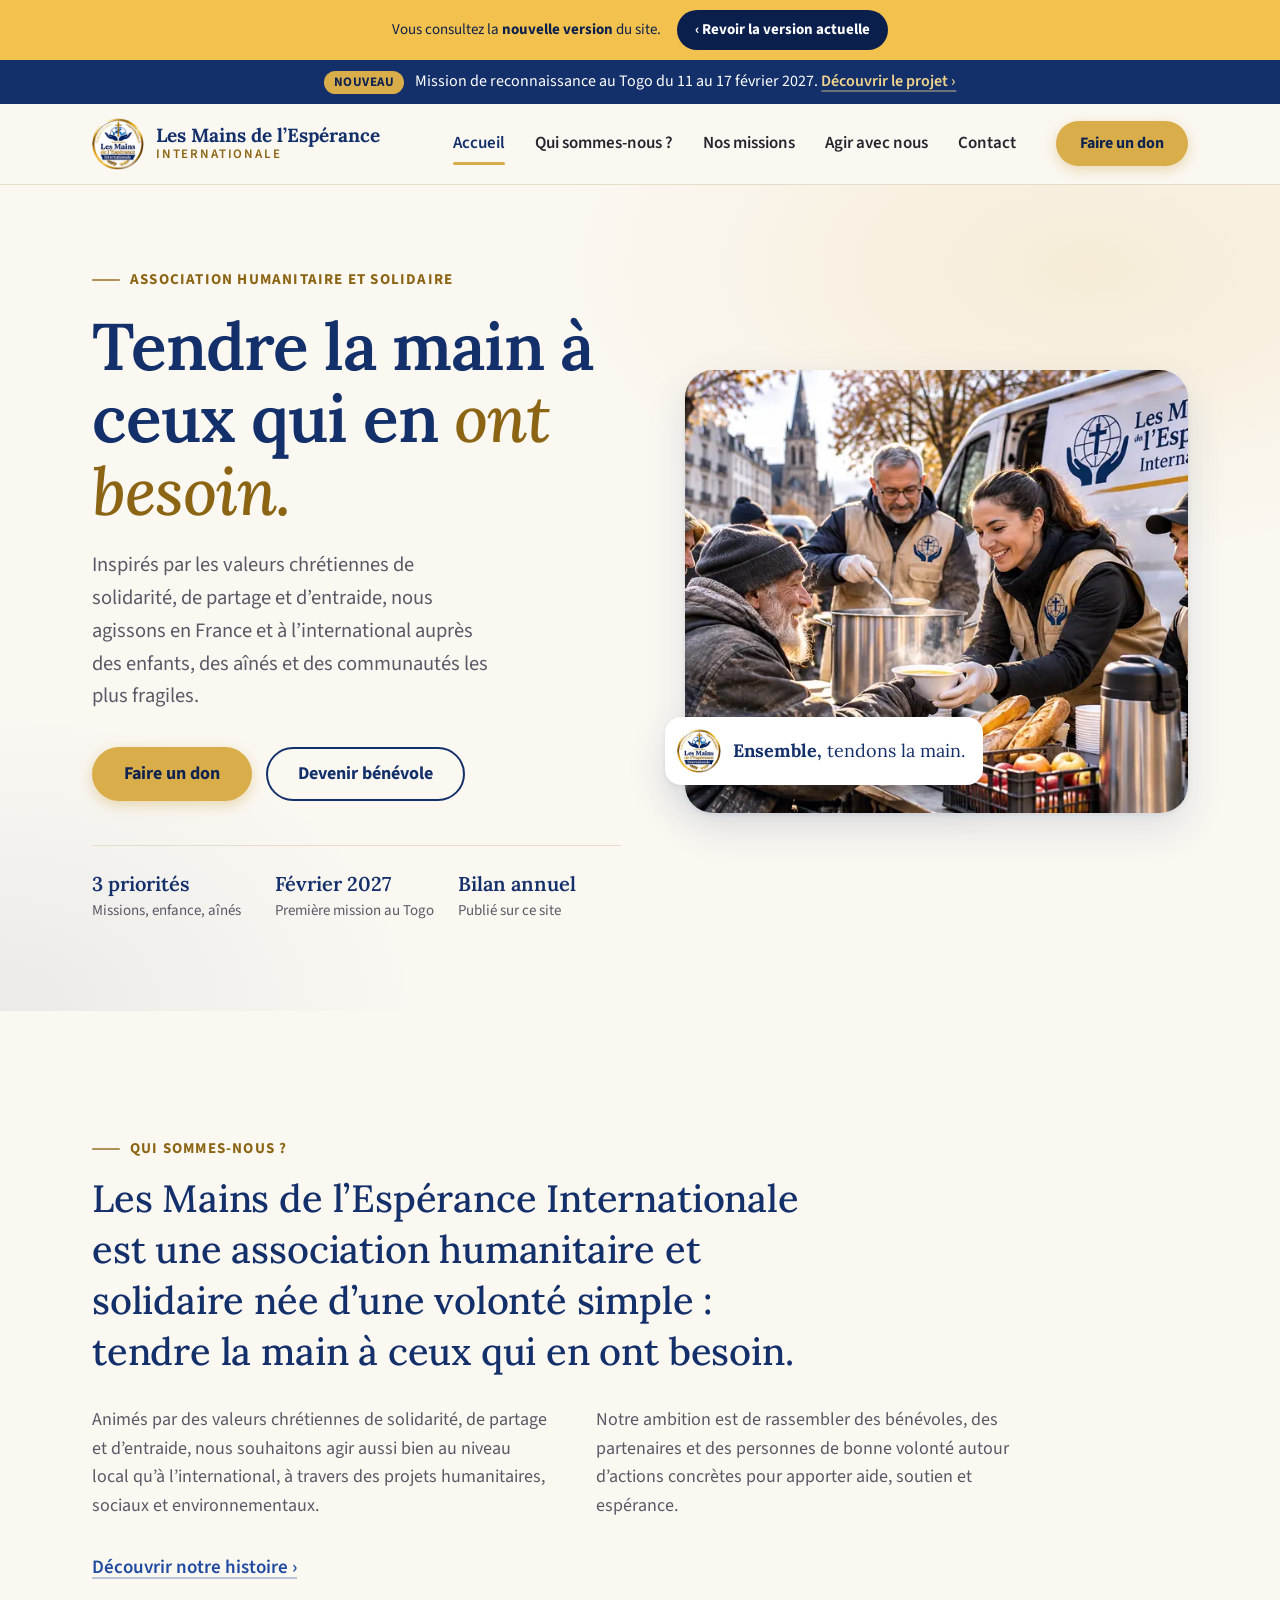
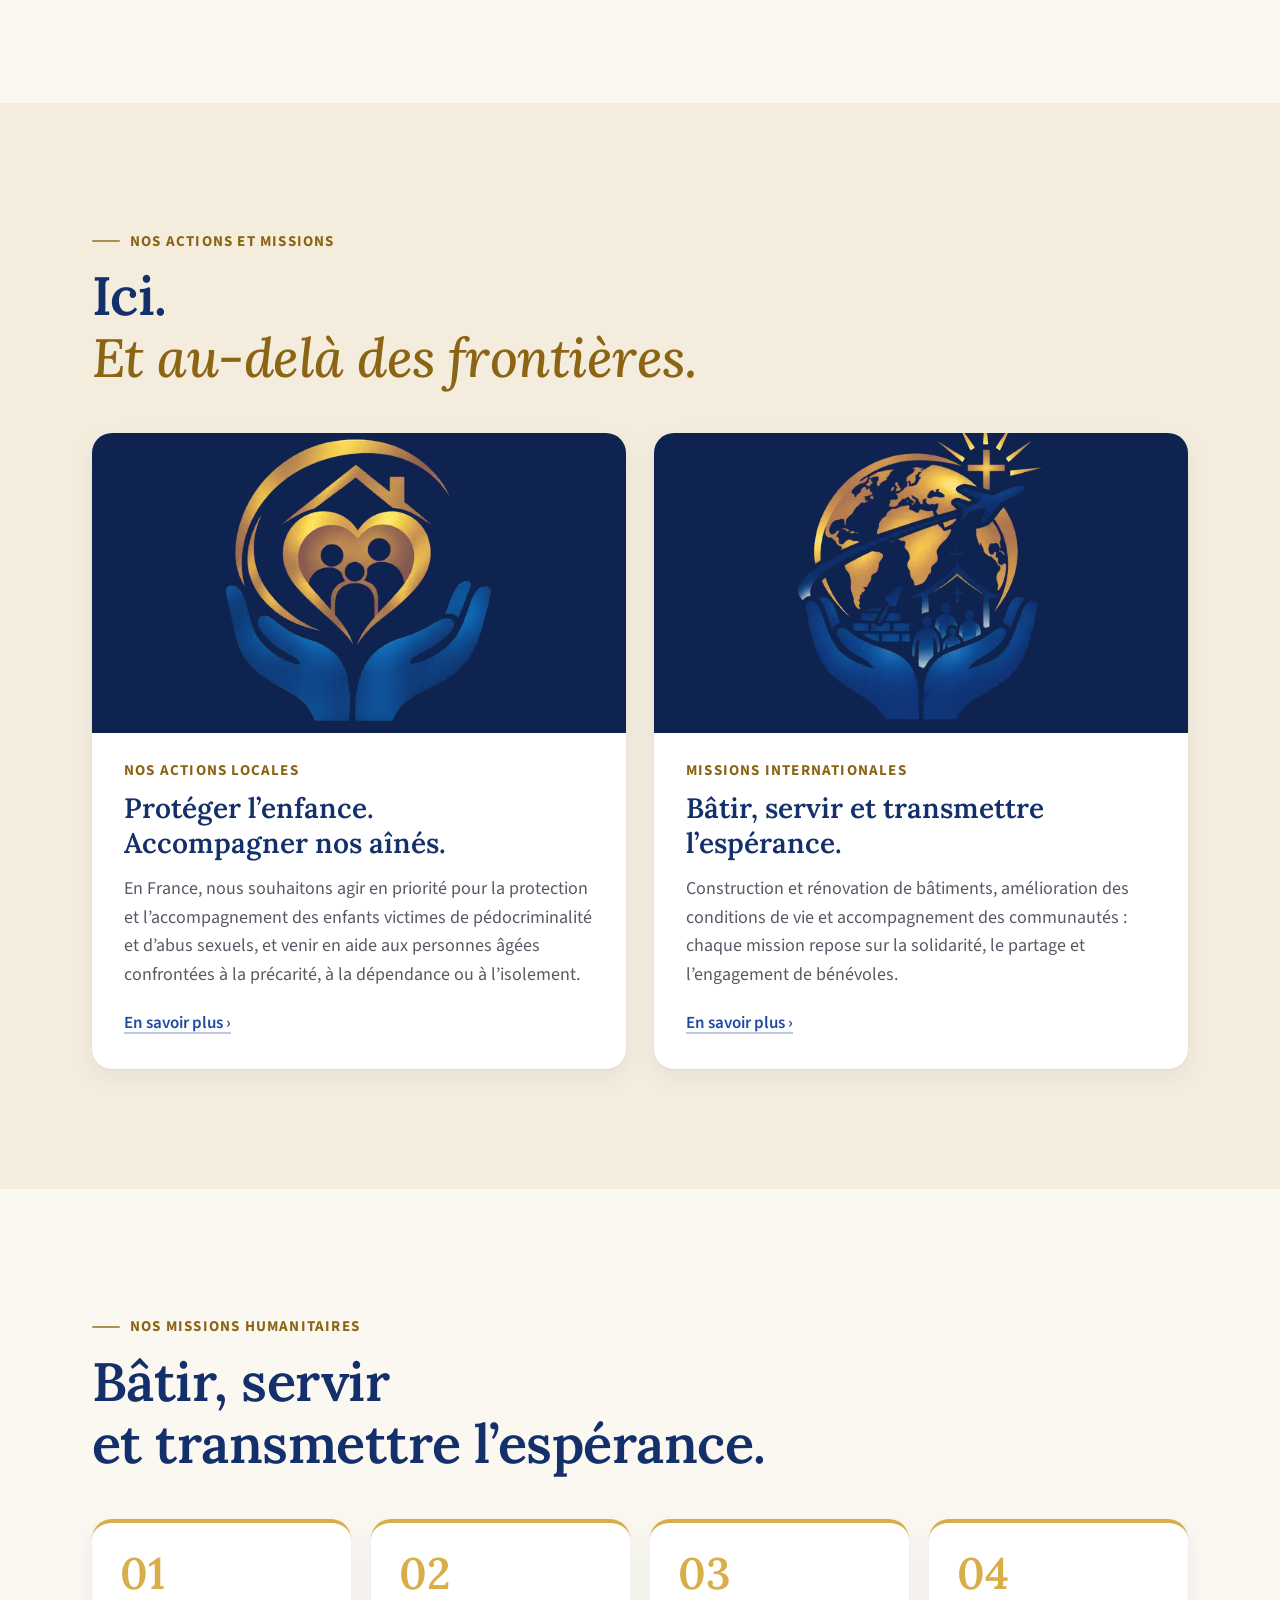
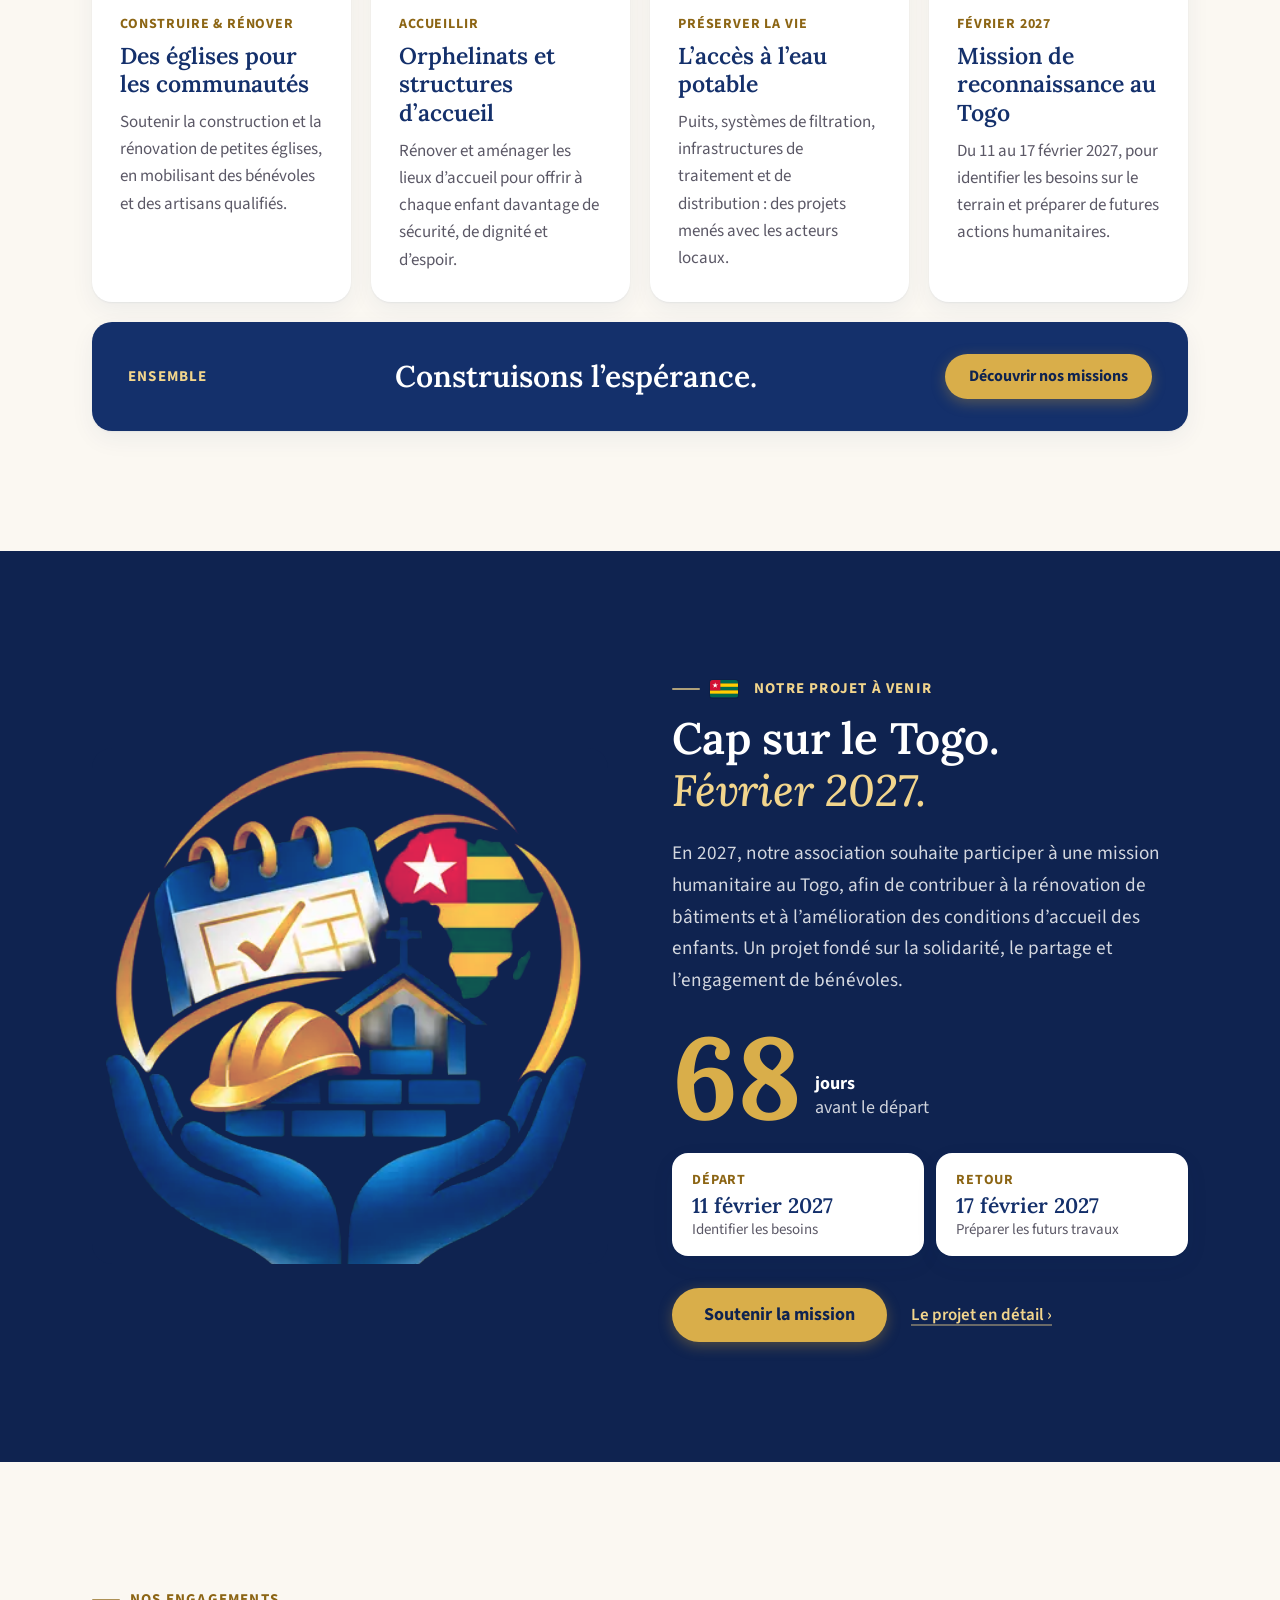
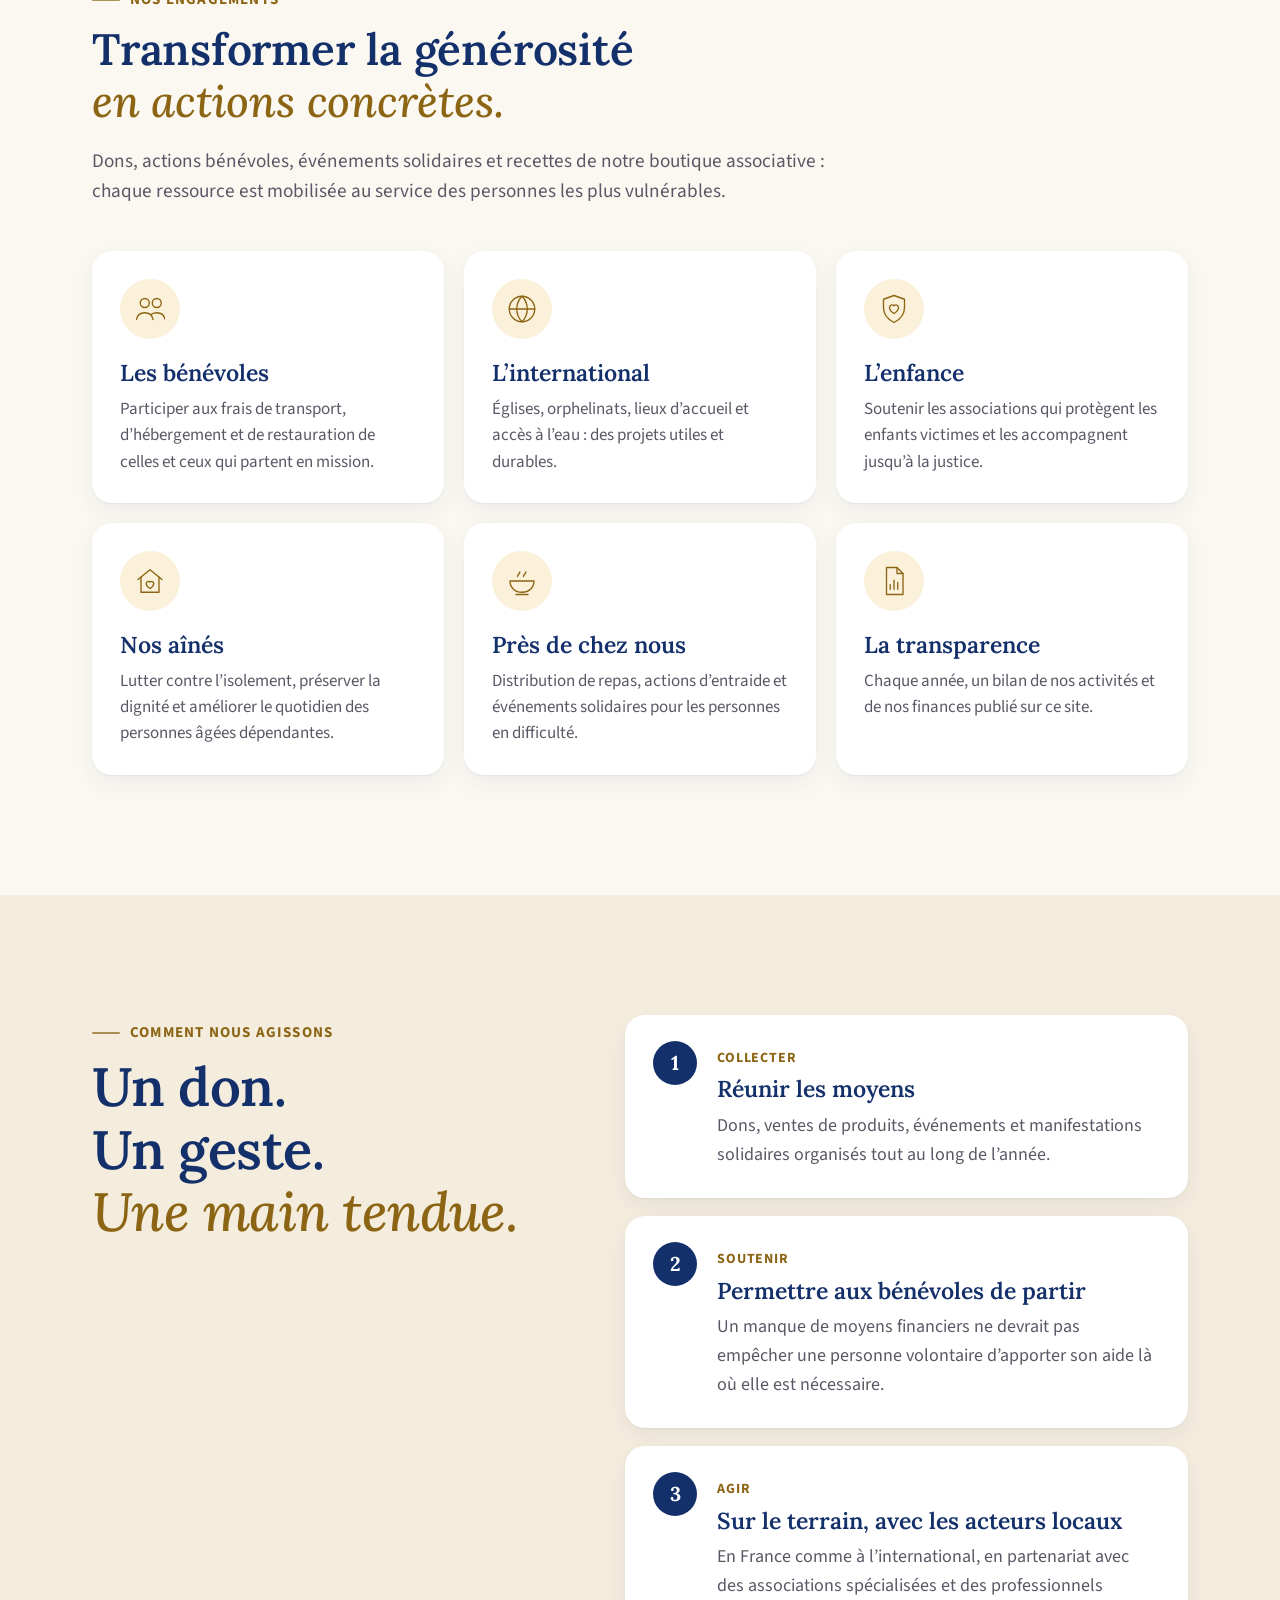
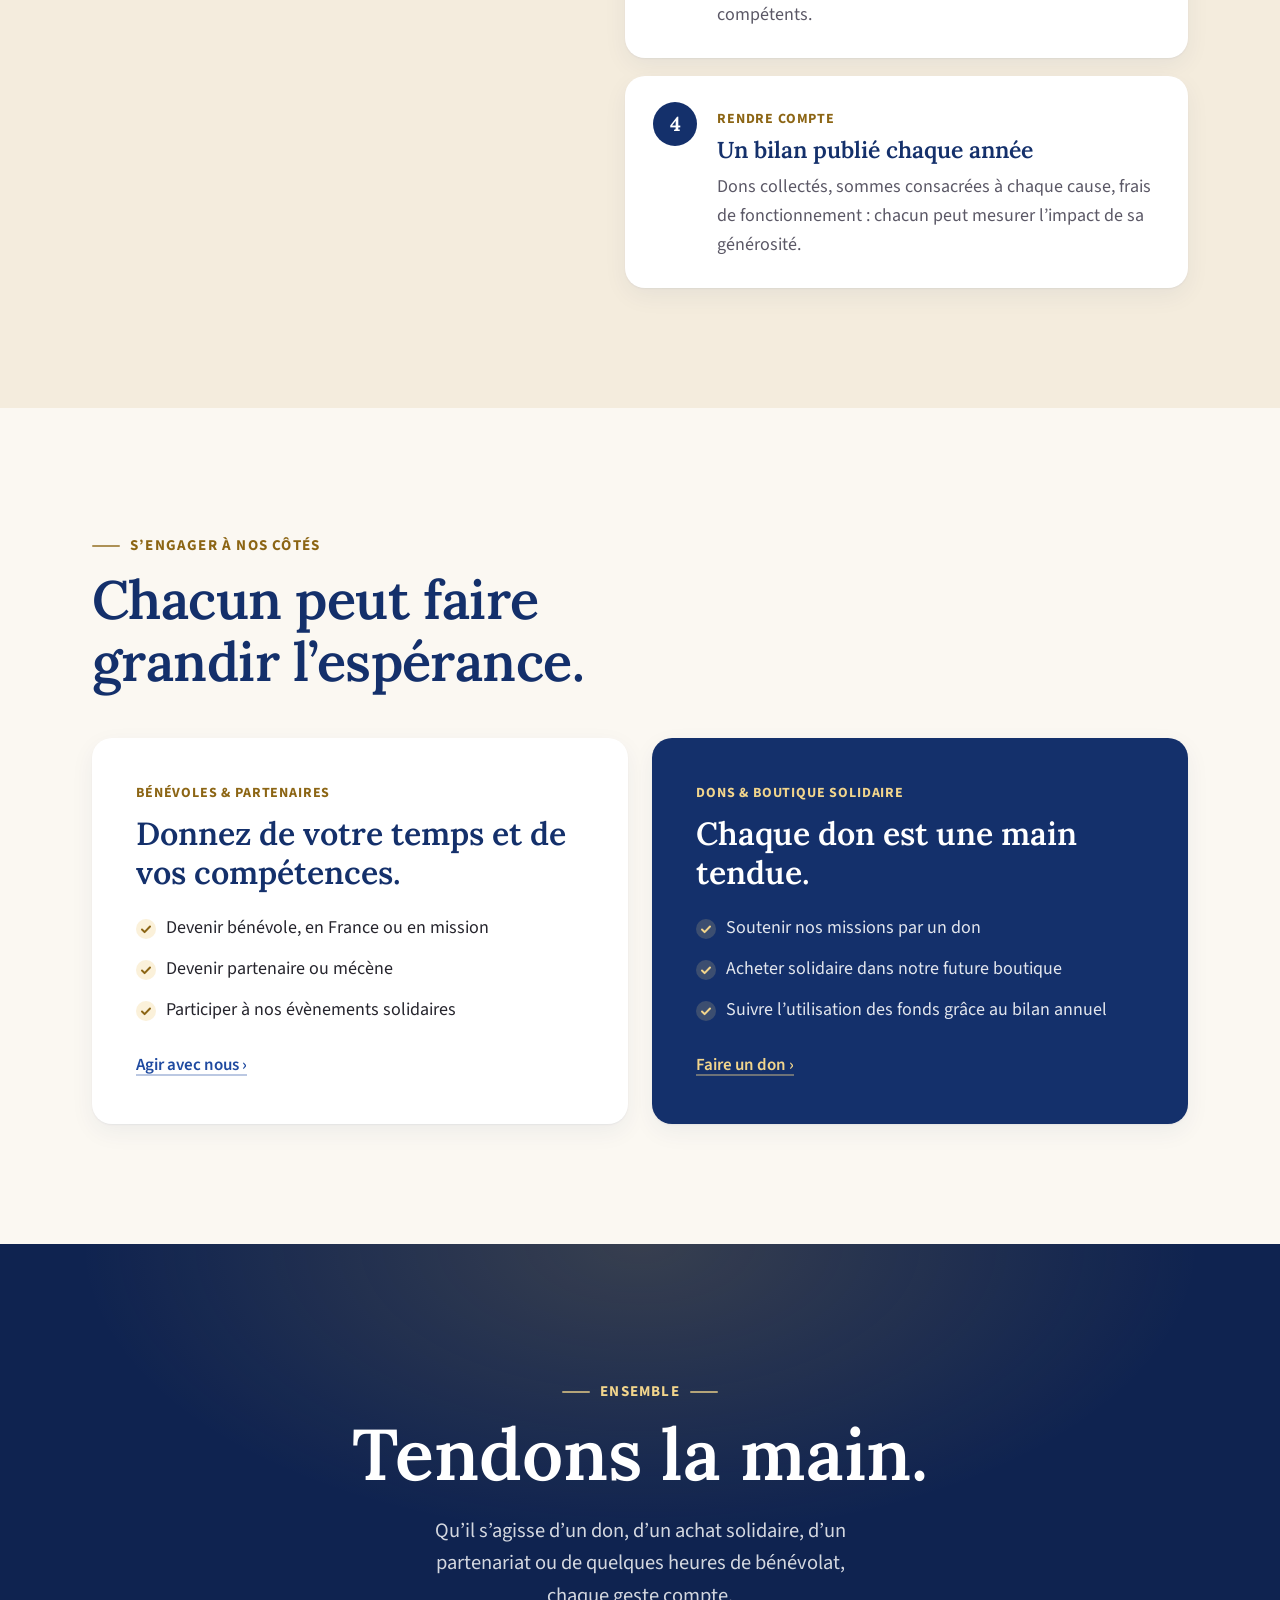
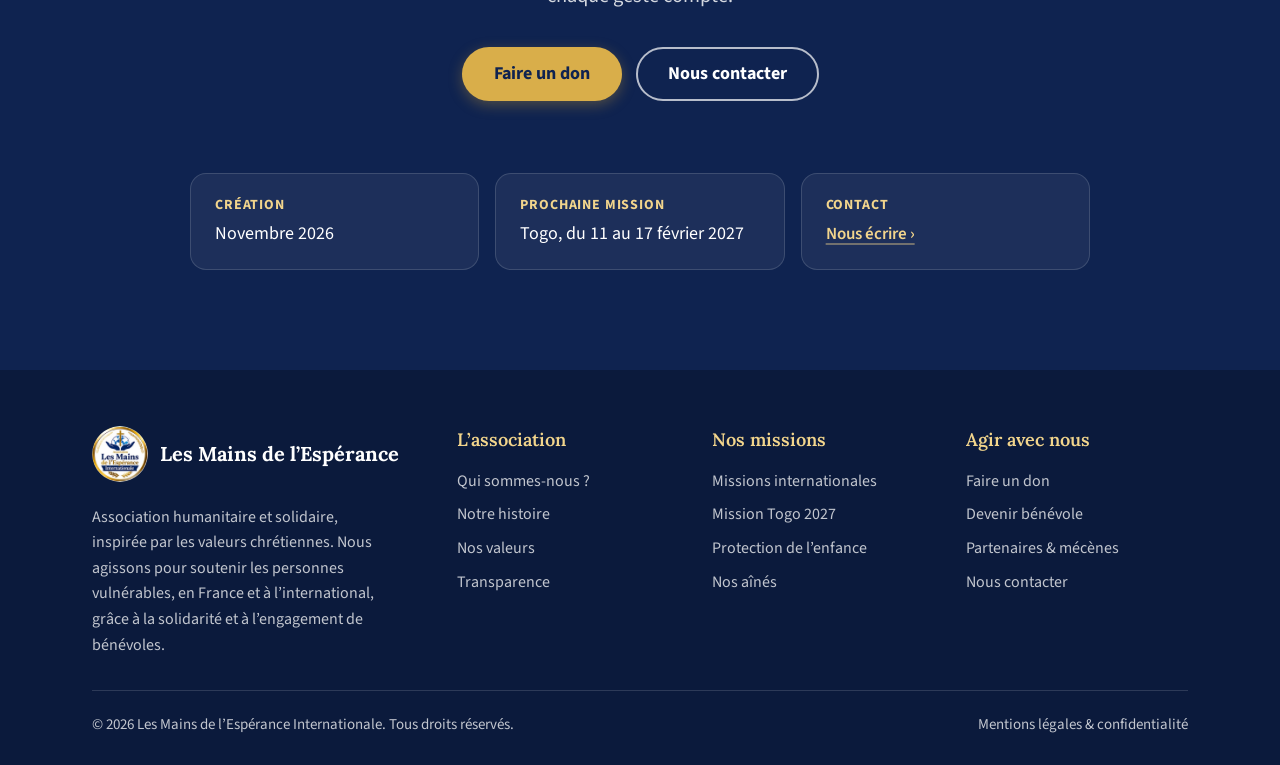
==== commit f1ddceac: "Rendre la comparaison des deux versions lisible sur tous les écrans Le bouton flottant en bas de l'é" ====
--- a/v2/index.html
+++ b/v2/index.html
@@ -22,6 +22,12 @@
 <body>
 
   <a class="skip" href="#contenu">Aller au contenu</a>
+
+  <!-- Comparaison temporaire entre la version actuelle et la nouvelle version -->
+  <div class="compare-bar">
+    <p>Vous consultez la <strong>nouvelle version</strong> du site.</p>
+    <a href="../index.html" class="compare-bar__link">‹ Revoir la version actuelle</a>
+  </div>
 
   <!-- Bandeau d'annonce -->
   <div class="strip">
@@ -384,7 +390,5 @@
 
   <script src="js/main.js"></script>
 
-  <!-- Comparaison temporaire entre la version actuelle et la nouvelle version -->
-  <a href="../index.html" class="compare-switch"><span>‹ Revoir la version actuelle</span><small>Version 1</small></a>
 </body>
 </html>
--- a/v2/css/style.css
+++ b/v2/css/style.css
@@ -734,18 +734,23 @@
 }
 
 /* =========================================================
-   Comparaison temporaire : bouton de retour vers la version actuelle
-   À retirer une fois la version définitive choisie.
+   Comparaison temporaire : bandeau en haut de chaque page pour passer
+   d'une version du site à l'autre. À retirer une fois la version choisie.
    ========================================================= */
-body { padding-bottom: 84px; }
-.compare-switch {
-  position: fixed; z-index: 1000; left: 50%; transform: translateX(-50%);
-  bottom: calc(16px + env(safe-area-inset-bottom, 0px));
-  display: flex; align-items: center; gap: 10px; max-width: calc(100vw - 32px);
-  padding: 12px 22px; border-radius: 999px; white-space: nowrap;
-  font: 600 16px/1.25 var(--font-text);
-  box-shadow: 0 8px 28px rgba(0, 0, 0, .35); transition: transform .2s, box-shadow .2s;
-  background: var(--navy); color: #fff;
-}
-.compare-switch:hover { transform: translateX(-50%) translateY(-2px); box-shadow: 0 12px 32px rgba(0, 0, 0, .4); }
-.compare-switch small { font-size: 15px; font-weight: 400; opacity: .8; }
+.compare-bar {
+  position: relative; z-index: 40;
+  display: flex; flex-wrap: wrap; align-items: center; justify-content: center; gap: 8px 16px;
+  padding: 10px max(16px, env(safe-area-inset-left, 0px)) 10px max(16px, env(safe-area-inset-right, 0px));
+  background: #f2c14e; color: #0b1f4d; text-align: center;
+  font-family: var(--font-text); font-size: 15px; line-height: 1.35; letter-spacing: 0;
+}
+.compare-bar p { margin: 0; }
+.compare-bar strong { font-weight: 700; }
+.compare-bar__link {
+  display: inline-flex; align-items: center; justify-content: center; min-height: 40px;
+  padding: 8px 18px; border-radius: 999px; background: #0b1f4d; color: #fff;
+  font-weight: 700; font-size: 15px; white-space: nowrap; text-decoration: none;
+  transition: background-color .2s;
+}
+.compare-bar__link:hover { background: #14306b; color: #fff; }
+.compare-bar__link:focus-visible { outline: 3px solid #0b1f4d; outline-offset: 3px; }
